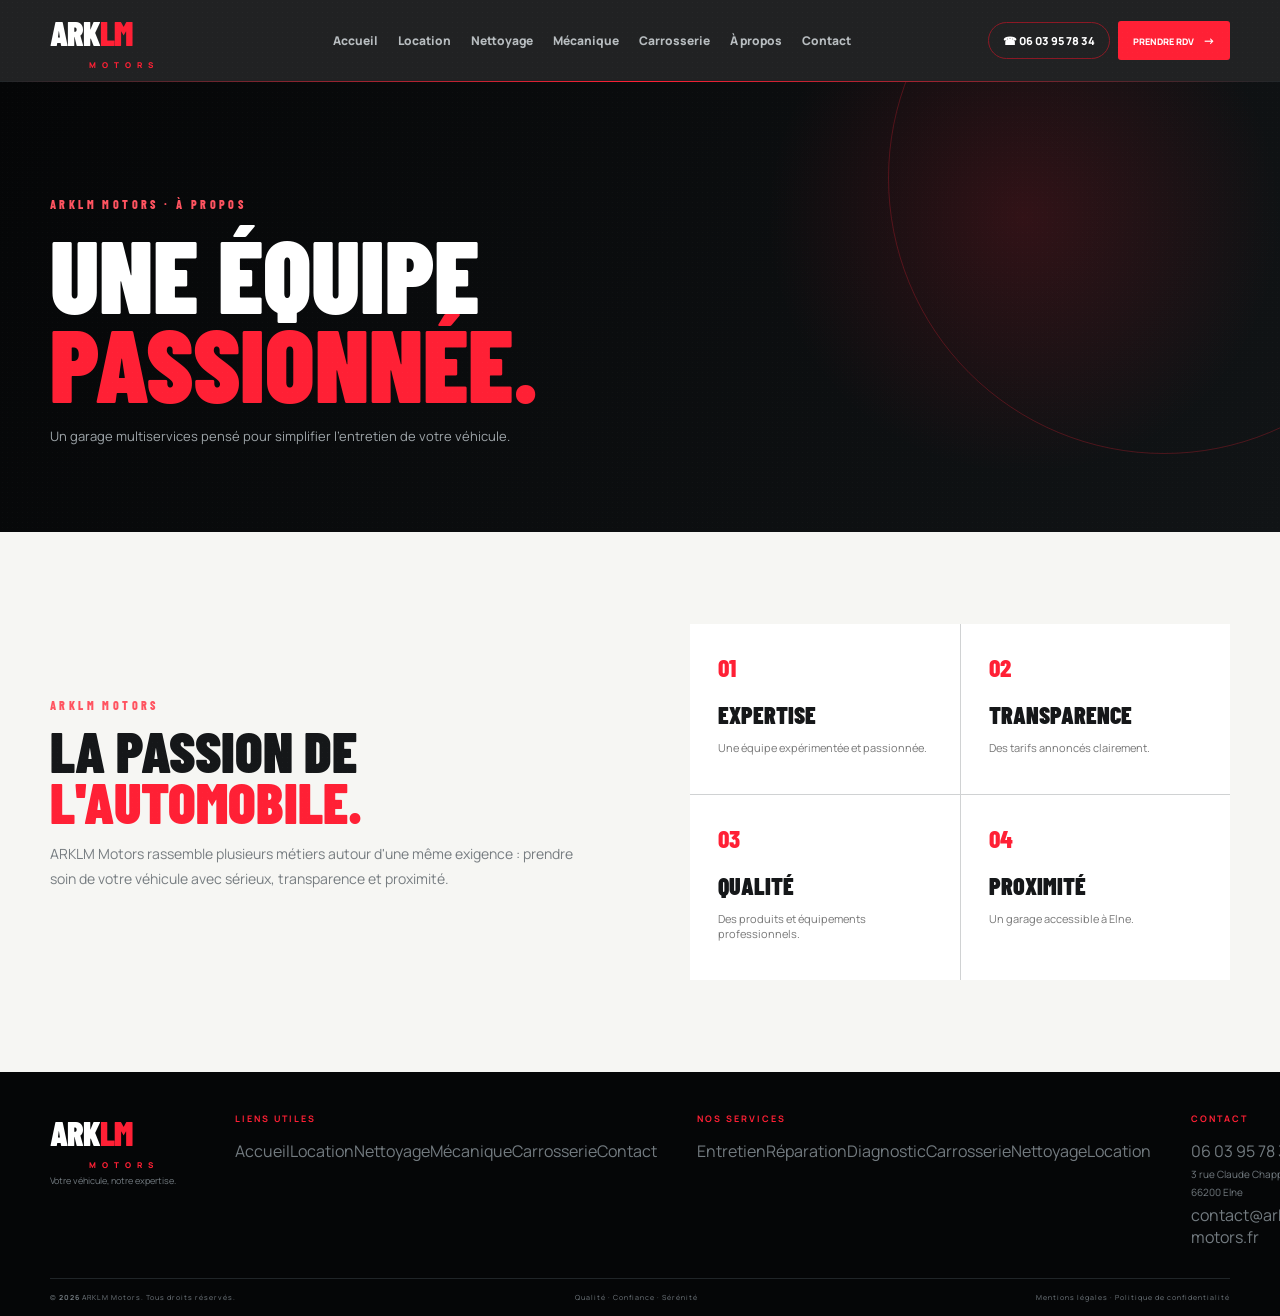
==== apropos.html @ 14a3a7b2 "Add files via upload" ====
<!doctype html><html lang="fr"><head><meta charset="utf-8"><meta name="viewport" content="width=device-width,initial-scale=1"><title>À propos | ARKLM Motors</title><link rel="stylesheet" href="style.css"></head><body><header class="site-header">
  <div class="container nav">
    <a class="brand" href="index.html"><span class="brand-mark">ARK<span>LM</span></span><small>MOTORS</small></a>
    <button class="menu-toggle" aria-label="Menu" aria-expanded="false"><span></span><span></span><span></span></button>
    <nav>
      <a href="index.html">Accueil</a><a href="location.html">Location</a><a href="nettoyage.html">Nettoyage</a><a href="mecanique.html">Mécanique</a><a href="carrosserie.html">Carrosserie</a><a href="apropos.html">À propos</a><a href="contact.html">Contact</a>
    </nav>
    <div class="nav-actions"><a class="tel" href="tel:+33603957834">☎ 06 03 95 78 34</a><a class="nav-cta" href="contact.html">PRENDRE RDV <b>→</b></a></div>
  </div>
</header><main><section class="inner-hero"><div class="container"><div class="eyebrow">ARKLM MOTORS · À PROPOS</div><h1>UNE ÉQUIPE<br><em>PASSIONNÉE.</em></h1><p>Un garage multiservices pensé pour simplifier l'entretien de votre véhicule.</p></div></section><section class="section"><div class="container about-page"><div><div class="eyebrow dark">ARKLM MOTORS</div><h2>LA PASSION DE<br><em>L'AUTOMOBILE.</em></h2><p>ARKLM Motors rassemble plusieurs métiers autour d'une même exigence : prendre soin de votre véhicule avec sérieux, transparence et proximité.</p></div><div class="values"><div><b>01</b><h3>EXPERTISE</h3><p>Une équipe expérimentée et passionnée.</p></div><div><b>02</b><h3>TRANSPARENCE</h3><p>Des tarifs annoncés clairement.</p></div><div><b>03</b><h3>QUALITÉ</h3><p>Des produits et équipements professionnels.</p></div><div><b>04</b><h3>PROXIMITÉ</h3><p>Un garage accessible à Elne.</p></div></div></div></section></main><footer>
  <div class="container footer-grid">
    <div><a class="brand footer-brand" href="index.html"><span class="brand-mark">ARK<span>LM</span></span><small>MOTORS</small></a><p>Votre véhicule, notre expertise.</p></div>
    <div><h4>LIENS UTILES</h4><a href="index.html">Accueil</a><a href="location.html">Location</a><a href="nettoyage.html">Nettoyage</a><a href="mecanique.html">Mécanique</a><a href="carrosserie.html">Carrosserie</a><a href="contact.html">Contact</a></div>
    <div><h4>NOS SERVICES</h4><a href="mecanique.html">Entretien</a><a href="mecanique.html">Réparation</a><a href="mecanique.html">Diagnostic</a><a href="carrosserie.html">Carrosserie</a><a href="nettoyage.html">Nettoyage</a><a href="location.html">Location</a></div>
    <div><h4>CONTACT</h4><a href="tel:+33603957834">06 03 95 78 34</a><p>3 rue Claude Chappe<br>66200 Elne</p><a href="mailto:contact@arklm-motors.fr">contact@arklm-motors.fr</a></div>
  </div>
  <div class="container footer-bottom"><span>© <b id="year"></b> ARKLM Motors. Tous droits réservés.</span><span>Qualité · Confiance · Sérénité</span><span>Mentions légales · Politique de confidentialité</span></div>
</footer>
<a class="mobile-bar" href="tel:+33603957834"><span>☎<small>Appeler</small></span><span>⌖<small>Itinéraire</small></span><span>▣<small>Prendre RDV</small></span></a><script src="script.js"></script></body></html>
---- style.css ----
@import url('https://fonts.googleapis.com/css2?family=Barlow+Condensed:wght@500;600;700;800;900&family=Manrope:wght@400;500;600;700;800&display=swap');
:root{--red:#ff2035;--red2:#b70819;--black:#050607;--dark:#0a0c0e;--panel:#111416;--line:#292e31;--white:#f6f6f3;--muted:#90969a;--max:1180px}
*{box-sizing:border-box}html{scroll-behavior:smooth;scroll-padding-top:82px}body{margin:0;background:var(--white);color:#151719;font-family:Manrope,Arial,sans-serif;overflow-x:hidden}body:before{content:"";position:fixed;inset:0;z-index:9999;pointer-events:none;opacity:.025;background-image:radial-gradient(#fff .5px,transparent .5px);background-size:5px 5px}a{text-decoration:none;color:inherit}.container{width:min(calc(100% - 42px),var(--max));margin:auto}
.site-header{height:82px;position:fixed;top:0;left:0;right:0;z-index:100;background:rgba(4,5,6,.88);backdrop-filter:blur(18px);border-bottom:1px solid #22272a;color:#fff}.site-header:after{content:"";position:absolute;left:0;right:0;bottom:-1px;height:1px;background:linear-gradient(90deg,transparent,var(--red),transparent);animation:scan 5s ease-in-out infinite}@keyframes scan{50%{opacity:1;transform:scaleX(1)}0%,100%{opacity:.3;transform:scaleX(.25)}}
.nav{height:100%;display:flex;align-items:center;gap:28px}.brand{display:flex;flex-direction:column;line-height:.75;min-width:145px}.brand-mark{font:900 34px "Barlow Condensed";letter-spacing:-1px}.brand-mark span{color:var(--red)}.brand small{font:800 8px Manrope;letter-spacing:6px;color:var(--red);margin:6px 0 0 39px}.nav nav{display:flex;flex:1;justify-content:center;gap:2px}.nav nav a{font-size:10px;font-weight:800;color:#b8bdc0;padding:14px 9px;position:relative}.nav nav a:hover{color:#fff}.nav nav a:after{content:"";position:absolute;left:9px;right:9px;bottom:4px;height:2px;background:var(--red);transform:scaleX(0);transition:.25s}.nav nav a:hover:after{transform:scaleX(1)}.nav-actions{display:flex;gap:8px;align-items:center}.tel{border:1px solid #8b1824;border-radius:30px;padding:10px 14px;font-size:9px;font-weight:900}.nav-cta{background:var(--red);border-radius:3px;padding:11px 15px;font-size:8px;font-weight:900}.nav-cta b{font-size:12px;margin-left:7px}.menu-toggle{display:none}
.hero{height:690px;margin-top:82px;background:#050607;color:#fff;position:relative;overflow:hidden}.hero-grid{position:absolute;inset:0;background:linear-gradient(90deg,#050607 0%,rgba(5,6,7,.98) 35%,rgba(5,6,7,.45) 65%,rgba(5,6,7,.2)),repeating-linear-gradient(100deg,transparent 0 95px,rgba(255,255,255,.028) 96px 98px),radial-gradient(circle at 70% 55%,rgba(255,32,53,.15),transparent 25%)}.hero-grid:after{content:"";position:absolute;width:700px;height:700px;right:-80px;top:0;border:1px solid rgba(255,32,53,.2);border-radius:50%;box-shadow:0 0 120px rgba(255,32,53,.1)}.hero-red{position:absolute;width:50%;height:3px;left:0;bottom:145px;background:linear-gradient(90deg,var(--red),transparent);filter:blur(.3px)}.hero-inner{height:100%;display:grid;grid-template-columns:46% 54%;align-items:center;position:relative}.hero-copy{z-index:4;padding-top:25px}.eyebrow{font:800 10px "Barlow Condensed";letter-spacing:3.4px;color:#ff5360}.eyebrow i{display:inline-block;width:7px;height:7px;border-radius:50%;background:var(--red);box-shadow:0 0 14px var(--red);margin-right:8px;animation:pulse 1.4s infinite}@keyframes pulse{50%{opacity:.35;transform:scale(.7)}}.hero-logo{font:900 clamp(72px,8vw,105px)/.72 "Barlow Condensed";letter-spacing:-3px;margin:24px 0 17px}.hero-logo span{color:var(--red)}.hero-logo small{display:block;font:900 13px Manrope;letter-spacing:9px;color:var(--red);margin:14px 0 0 100px}.slogan{font:900 10px Manrope;letter-spacing:3px}.hero-text{max-width:550px;color:#aeb4b8;font-size:13px;line-height:1.75}.hero-buttons{display:flex;gap:10px;margin:27px 0}.btn{display:inline-flex;align-items:center;justify-content:center;min-height:48px;padding:0 20px;border-radius:3px;font-size:9px;font-weight:900;letter-spacing:.7px}.btn.red{background:var(--red);color:#fff;box-shadow:0 12px 30px rgba(255,32,53,.16);transition:.25s}.btn.red:hover{transform:translateY(-3px);box-shadow:0 16px 42px rgba(255,32,53,.3)}.btn.glass{border:1px solid #555b60;color:#fff;background:rgba(255,255,255,.03)}.btn.dark{background:#111416;color:#fff}.btn b{margin-left:9px;font-size:13px}.trust-mini{display:grid;grid-template-columns:repeat(4,1fr);gap:10px;max-width:530px}.trust-mini span{border-left:1px solid #33383b;padding-left:10px;color:var(--red);font-size:13px}.trust-mini b,.trust-mini small{display:block;color:#eee;font-size:8px}.trust-mini small{color:#858b90;margin-top:2px}.hero-car{position:relative;height:100%;display:flex;align-items:flex-end;justify-content:center}.hero-car img{width:112%;max-width:none;height:78%;object-fit:cover;object-position:center;border-radius:45% 45% 0 0;mix-blend-mode:screen;filter:contrast(1.1) saturate(1.15);opacity:.96;transform:translateY(25px);animation:carIn 1.2s .15s both}@keyframes carIn{from{opacity:0;transform:translate(50px,45px) scale(.94)}to{opacity:.96;transform:translate(0,25px) scale(1)}}.hero-car-glow{position:absolute;width:520px;height:160px;bottom:100px;right:0;background:radial-gradient(ellipse,rgba(255,32,53,.28),transparent 65%);filter:blur(20px);pointer-events:none}.hero-scroll{position:absolute;right:22px;bottom:24px;color:#656c70;font-size:8px;letter-spacing:2px}.hero-scroll span{color:var(--red);font-size:15px;margin-left:8px}
.stats{background:#050607;color:#fff;border-top:1px solid #22272a;border-bottom:1px solid #22272a}.stat-grid{display:grid;grid-template-columns:repeat(4,1fr)}.stat-grid>div{padding:23px 15px;border-right:1px solid #24282b;text-align:center}.stat-grid strong{display:block;color:var(--red);font:900 34px "Barlow Condensed"}.stat-grid span{font-size:8px;letter-spacing:1.3px;color:#8b9296}
.section{padding:92px 0}.services{background:#0c0e10;color:#fff}.section-head{display:flex;justify-content:space-between;align-items:end;margin-bottom:36px}.section-head h2,.page-intro h2{font:900 51px/.88 "Barlow Condensed";margin:14px 0}.section-head h2 em,.page-intro h2 em{font-style:normal;color:var(--red)}.red-link{font-size:8px;color:var(--red);font-weight:900}.service-grid{display:grid;grid-template-columns:repeat(4,1fr);gap:12px}.service-card{height:355px;background:#111416;border:1px solid #33383b;border-radius:4px;overflow:hidden;position:relative;transition:.35s;isolation:isolate}.service-card img{position:absolute;inset:0;width:100%;height:100%;object-fit:cover;opacity:.82;transition:.5s}.service-card:hover{transform:translateY(-8px);border-color:#8e202b;box-shadow:0 25px 65px rgba(0,0,0,.4),0 0 30px rgba(255,32,53,.07)}.service-card:hover img{transform:scale(1.08);opacity:1}.shade{position:absolute;inset:0;background:linear-gradient(180deg,rgba(5,6,7,.1),rgba(5,6,7,.92) 64%,#050607)}.service-content{position:absolute;inset:0;padding:20px;display:flex;flex-direction:column;z-index:2}.service-content>span{font:800 25px "Barlow Condensed";color:#8e969a}.service-content h3{font:900 24px/1 "Barlow Condensed";margin:50px 0 8px}.service-content p{font-size:9px;line-height:1.5;color:#d0d4d5}.service-content ul{padding:0;list-style:none;margin:8px 0;font-size:8px;color:#c4c9cb;line-height:1.8}.service-content li:before{content:"✓";color:var(--red);margin-right:6px}.service-content>b{margin-top:auto;border-top:1px solid #41464a;padding-top:13px;font-size:8px;color:#fff}.service-content b i{font-style:normal;color:var(--red);float:right;font-size:14px}
.about-strip{min-height:300px;background:#0a0c0e;color:#fff;border-top:1px solid #252a2d;border-bottom:1px solid #252a2d;position:relative;overflow:hidden}.about-image{position:absolute;left:0;top:0;bottom:0;width:34%;overflow:hidden}.about-image:after{content:"";position:absolute;inset:0;background:linear-gradient(90deg,transparent,#0a0c0e)}.about-image img{width:100%;height:100%;object-fit:cover}.about-inner{min-height:300px;margin-left:auto;display:grid;grid-template-columns:1fr 1fr;align-items:center;padding-left:36%;gap:50px}.about-copy h2{font:900 44px/.9 "Barlow Condensed";margin:10px 0}.about-copy h2 em{font-style:normal;color:var(--red)}.about-copy p{max-width:430px;color:#9ca3a7;font-size:10px;line-height:1.7}.about-copy .btn{margin-top:8px}.about-points{display:grid;grid-template-columns:1fr 1fr;gap:25px}.about-points div{display:flex;gap:12px;align-items:center;font-size:9px}.about-points i{font-style:normal;border:1px solid var(--red);color:var(--red);border-radius:50%;width:34px;height:34px;display:flex;align-items:center;justify-content:center;font-size:15px}
.location-section{background:#f0f0ed}.location-grid{display:grid;grid-template-columns:1.15fr .85fr 1.2fr .85fr;gap:1px;background:#d0d2d3}.map-art,.garage-photo,.hours,.location-copy{min-height:245px;background:#fff}.map-art{position:relative;background:#171a1c;overflow:hidden}.map-lines{position:absolute;inset:-30%;background:repeating-linear-gradient(25deg,transparent 0 45px,#343a3e 46px 48px),repeating-linear-gradient(115deg,transparent 0 75px,#2a3033 76px 78px);opacity:.7;transform:rotate(-12deg)}.pin{position:absolute;left:48%;top:48%;width:34px;height:34px;border-radius:50%;border:2px solid var(--red);color:var(--red);display:flex;align-items:center;justify-content:center;box-shadow:0 0 35px rgba(255,32,53,.35)}.location-copy{padding:28px}.location-copy h2{font:900 37px/.9 "Barlow Condensed";margin:10px 0 20px}.location-copy h2 em{color:var(--red);font-style:normal}.address{font-size:11px;line-height:1.7}.address:first-letter{color:var(--red)}.garage-photo img{width:100%;height:100%;object-fit:cover;filter:saturate(.85)}.hours{padding:28px}.hours p{border-bottom:1px solid #ddd;padding:10px 0;margin:0;font-size:10px}.hours p span{float:right;color:#777}.hours .btn{margin-top:22px;width:100%}
.final-cta{background:#090b0d;color:#fff;position:relative;min-height:245px;overflow:hidden}.wheel{position:absolute;left:0;bottom:-100px;width:34%;height:340px;opacity:.65}.wheel img{width:100%;height:100%;object-fit:cover;filter:saturate(1.4)}.final-cta:after{content:"";position:absolute;inset:0;background:linear-gradient(90deg,transparent 0 25%,#090b0d 45%,rgba(9,11,13,.8));pointer-events:none}.final-inner{position:relative;z-index:2;min-height:245px;display:flex;align-items:center;justify-content:center;gap:120px}.final-inner h2{font:900 50px "Barlow Condensed";margin:10px 0}.final-inner h2 em{font-style:normal;color:var(--red)}.final-inner p{max-width:550px;color:#858c90;font-size:10px;line-height:1.7}
.inner-hero{margin-top:82px;min-height:390px;padding:115px 0 70px;background:radial-gradient(circle at 80% 30%,rgba(255,32,53,.15),transparent 24%),linear-gradient(120deg,#050607,#111416);color:#fff;position:relative;overflow:hidden}.inner-hero:after{content:"";position:absolute;right:-160px;top:-180px;width:550px;height:550px;border:1px solid rgba(255,32,53,.25);border-radius:50%}.inner-hero h1{font:900 75px/.87 "Barlow Condensed";margin:18px 0}.inner-hero h1 em{font-style:normal;color:var(--red)}.inner-hero p{max-width:600px;color:#9ea5a9;font-size:13px;line-height:1.8}.page-intro{display:grid;grid-template-columns:1fr .8fr;gap:60px;align-items:end;margin-bottom:35px}.page-intro p,.about-page>div>p{color:#777d81;font-size:12px;line-height:1.8}.rental-grid{display:grid;grid-template-columns:1fr 1fr;gap:18px}.rental{border:1px solid #ddd;background:#fff;padding:30px}.rental.featured{border-top:4px solid var(--red)}.rental>span{font-size:8px;letter-spacing:2px;font-weight:900;color:#777}.fake-car{height:135px;margin:10px 0;position:relative}.fake-car:before{content:"";position:absolute;left:16%;right:16%;bottom:25px;height:60px;background:linear-gradient(145deg,#f4f4f4,#888);border-radius:40px 65px 14px 14px;box-shadow:inset -15px -8px 15px rgba(0,0,0,.16)}.fake-car:after{content:"";position:absolute;left:20%;right:20%;bottom:0;height:45px;background:radial-gradient(circle at 8% 55%,#17191b 0 12px,#555 13px 18px,transparent 19px),radial-gradient(circle at 92% 55%,#17191b 0 12px,#555 13px 18px,transparent 19px)}.rental h3{font:900 56px "Barlow Condensed";margin:0}.rental h3 small{font:700 9px Manrope;color:#777}.rental p,.rental li{font-size:10px;color:#777;line-height:1.7}.rental ul{padding-left:17px}.rental .btn{width:100%;margin-top:10px}.price-list{display:grid;grid-template-columns:repeat(3,1fr);gap:1px;background:#d2d4d5}.price-list article{background:#fff;padding:28px;min-height:190px}.price-list article>b{font:900 43px "Barlow Condensed";color:var(--red)}.price-list h2{font:900 23px "Barlow Condensed";margin:6px 0}.price-list p{font-size:10px;line-height:1.7;color:#777}.center{text-align:center;margin-top:28px}.mechanic-grid{display:grid;grid-template-columns:repeat(3,1fr);gap:1px;background:#303539}.mechanic-grid article{background:#111416;color:#fff;padding:28px;min-height:190px}.mechanic-grid b{color:var(--red);font:800 26px "Barlow Condensed"}.mechanic-grid h2{font:900 24px "Barlow Condensed";margin:30px 0 8px}.mechanic-grid p{font-size:10px;color:#8e9599}.split{display:grid;grid-template-columns:1fr 1fr;gap:100px;align-items:center}.split h2,.about-page h2{font:900 50px/.9 "Barlow Condensed";margin:13px 0}.split h2 em,.about-page h2 em{font-style:normal;color:var(--red)}.split>div>p{font-size:12px;line-height:1.8;color:#777}.steps{border-top:1px solid #ccc}.steps div{padding:20px 0;border-bottom:1px solid #ccc;font:800 18px "Barlow Condensed"}.steps b{color:var(--red);margin-right:20px}.about-page{display:grid;grid-template-columns:1fr 1fr;gap:100px;align-items:center}.values{display:grid;grid-template-columns:1fr 1fr;gap:1px;background:#d0d2d3}.values div{background:#fff;padding:28px;min-height:150px}.values b{color:var(--red);font:800 25px "Barlow Condensed"}.values h3{font:900 21px "Barlow Condensed";margin:18px 0 5px}.values p{font-size:10px;color:#777}.contact-grid{display:grid;grid-template-columns:1fr 1fr;gap:18px}.contact-card{background:#fff;border:1px solid #ddd;padding:38px;min-height:280px}.contact-card .big{font:900 49px "Barlow Condensed";display:block;margin:30px 0 10px;color:#151719}.contact-card h2{font:900 42px/.9 "Barlow Condensed";margin:30px 0 15px}.contact-card h2 em{font-style:normal;color:var(--red)}.contact-card p{font-size:11px;line-height:1.7;color:#777}.contact-card .btn{margin-top:14px}
footer{background:#050607;color:#737b80;padding:40px 0 14px}.footer-grid{display:grid;grid-template-columns:1.3fr 1fr 1fr 1.3fr;gap:40px}.footer-brand{color:#fff}.footer-grid h4{font-size:8px;letter-spacing:2px;color:var(--red);margin:0 0 15px}.footer-grid>a,.footer-grid p{display:block;font-size:9px;line-height:1.8;margin:3px 0}.footer-grid>div:first-child p{font-size:9px}.footer-bottom{border-top:1px solid #202528;margin-top:30px;padding-top:14px;display:flex;justify-content:space-between;font-size:7px;letter-spacing:1px}.mobile-bar{display:none}
@media(max-width:1000px){.nav nav a{padding:10px 5px;font-size:8px}.nav-actions .nav-cta{display:none}.hero-inner{grid-template-columns:1fr}.hero-car{position:absolute;right:-18%;width:65%;opacity:.65}.hero-copy{max-width:650px}.service-grid{grid-template-columns:1fr 1fr}.about-inner{grid-template-columns:1fr 1fr;padding-left:38%}.location-grid{grid-template-columns:1fr 1fr}.map-art{grid-row:span 2}.garage-photo{min-height:245px}.hours{min-height:245px}.final-inner{gap:50px}}
@media(max-width:650px){
body{padding-bottom:64px}.container{width:calc(100% - 28px)}.site-header{height:66px}.nav{height:66px}.brand-mark{font-size:28px}.brand small{font-size:7px;margin-left:34px}.menu-toggle{display:flex;margin-left:auto;background:none;border:1px solid #34383b;width:42px;height:42px;flex-direction:column;align-items:center;justify-content:center;gap:5px}.menu-toggle span{width:18px;height:2px;background:#fff}.nav nav{display:none;position:absolute;left:0;right:0;top:66px;background:#060708;flex-direction:column;padding:8px 14px 15px;border-bottom:1px solid #292d30}.nav nav.open{display:flex}.nav nav a{font-size:11px;width:100%;padding:13px;text-align:center}.nav-actions{display:none}.hero{margin-top:66px;height:650px}.hero-inner{display:block}.hero-car{right:-28%;top:220px;width:105%;height:380px;opacity:.46;align-items:center}.hero-car img{height:100%;width:100%;transform:none}.hero-copy{padding-top:74px;position:relative;z-index:5}.hero-logo{font-size:67px;margin:18px 0}.hero-logo small{font-size:8px;letter-spacing:6px;margin-left:64px}.slogan{font-size:8px;letter-spacing:2px}.hero-text{font-size:11px;line-height:1.65;max-width:340px}.hero-buttons{display:grid;gap:8px}.hero-buttons .btn{width:100%}.trust-mini{grid-template-columns:1fr 1fr;max-width:320px;gap:10px}.hero-scroll{display:none}.stats .container{width:100%}.stat-grid{grid-template-columns:1fr 1fr}.stat-grid>div{padding:17px 5px}.stat-grid strong{font-size:27px}.stat-grid span{font-size:6px}.section{padding:65px 0}.section-head{display:block}.section-head h2,.page-intro h2{font-size:42px}.red-link{display:block;margin-top:15px}.service-grid{grid-template-columns:1fr}.service-card{height:320px}.about-strip{min-height:0}.about-image{position:relative;width:100%;height:210px}.about-image:after{background:linear-gradient(180deg,transparent,#0a0c0e)}.about-inner{display:block;min-height:0;padding:35px 0}.about-points{margin-top:28px}.location-grid{grid-template-columns:1fr}.map-art{min-height:190px;grid-row:auto}.garage-photo{min-height:220px}.location-copy,.hours{min-height:0}.final-cta{min-height:360px}.wheel{width:100%;height:250px;bottom:-30px;opacity:.35}.final-cta:after{background:linear-gradient(180deg,#090b0d 0%,rgba(9,11,13,.78) 55%,#090b0d)}.final-inner{min-height:360px;display:flex;flex-direction:column;align-items:flex-start;justify-content:center;gap:22px}.final-inner h2{font-size:43px}.final-inner .btn{width:100%}.inner-hero{margin-top:66px;min-height:360px;padding:82px 0 55px}.inner-hero h1{font-size:55px}.inner-hero p{font-size:11px}.page-intro,.rental-grid,.price-list,.split,.about-page,.contact-grid{grid-template-columns:1fr;gap:20px}.price-list{gap:1px}.mechanic-grid{grid-template-columns:1fr}.split{gap:35px}.split h2,.about-page h2{font-size:45px}.values{grid-template-columns:1fr 1fr}.contact-card{padding:27px}.contact-card .big{font-size:41px}.footer-grid{grid-template-columns:1fr 1fr;gap:25px}.footer-grid>div:first-child{grid-column:1/-1}.footer-bottom{display:grid;gap:7px}.mobile-bar{display:grid;grid-template-columns:repeat(3,1fr);position:fixed;left:0;right:0;bottom:0;height:64px;background:#08090a;border-top:1px solid #35393b;z-index:200;color:#fff}.mobile-bar span{display:flex;flex-direction:column;align-items:center;justify-content:center;border-right:1px solid #292d30;color:var(--red);font-size:18px}.mobile-bar small{font-size:7px;color:#fff;margin-top:3px;font-weight:800}}

.reveal{opacity:0;transform:translateY(24px);transition:opacity .7s ease,transform .7s cubic-bezier(.2,.8,.2,1)}.reveal.show{opacity:1;transform:none}.scroll-progress{position:fixed;left:0;top:0;height:2px;width:0;background:var(--red);z-index:300;box-shadow:0 0 12px var(--red)}

/* ===== TYPOGRAPHIE V2 : PLUS GRANDE ET PLUS LISIBLE ===== */
body{font-size:16px}
.nav nav a{font-size:12px}
.tel{font-size:11px}.nav-cta{font-size:9px}
.hero-text{font-size:16px;line-height:1.8}
.slogan{font-size:11px}
.eyebrow{font-size:12px}
.hero-logo{font-size:clamp(88px,9vw,122px)}
.hero-logo small{font-size:14px}
.hero h1,.inner-hero h1{font-size:clamp(76px,8vw,110px)}
.section-head h2,.page-intro h2{font-size:58px}
.service-content h3{font-size:29px}
.service-content p{font-size:11px}
.service-content ul{font-size:10px}
.service-content>b{font-size:9px}
.stat-grid strong{font-size:40px}
.stat-grid span{font-size:9px}
.about-copy h2{font-size:50px}
.about-copy p{font-size:12px}
.about-points div{font-size:11px}
.location-copy h2{font-size:43px}
.location-copy .address{font-size:12px}
.hours p{font-size:11px}
.final-inner h2{font-size:58px}
.final-inner p{font-size:12px}
.page-intro p,.about-page>div>p{font-size:14px}
.rental h3{font-size:62px}
.rental p,.rental li{font-size:12px}
.price-list h2{font-size:27px}
.price-list p{font-size:12px}
.mechanic-grid h2{font-size:28px}
.mechanic-grid p{font-size:12px}
.split h2,.about-page h2{font-size:57px}
.split>div>p{font-size:14px}
.steps div{font-size:21px}
.values h3{font-size:24px}.values p{font-size:11px}
.contact-card .big{font-size:57px}
.contact-card h2{font-size:47px}.contact-card p{font-size:12px}
.footer-grid h4{font-size:9px}.footer-grid>a,.footer-grid p{font-size:10px}

@media(max-width:650px){
  .nav nav a{font-size:13px}
  .hero-logo{font-size:78px}
  .hero-logo small{font-size:9px}
  .eyebrow{font-size:10px}
  .slogan{font-size:9px}
  .hero-text{font-size:13px;line-height:1.75}
  .hero h1,.inner-hero h1{font-size:62px}
  .section-head h2,.page-intro h2{font-size:49px;line-height:.9}
  .service-content h3{font-size:29px}
  .service-content p{font-size:11px}
  .service-content ul{font-size:10px}
  .stat-grid strong{font-size:30px}
  .stat-grid span{font-size:7px}
  .about-copy h2{font-size:49px}
  .about-copy p{font-size:12px}
  .about-points div{font-size:10px}
  .location-copy h2{font-size:43px}
  .location-copy .address{font-size:12px}
  .hours p{font-size:11px}
  .final-inner h2{font-size:49px}
  .final-inner p{font-size:12px}
  .page-intro p,.about-page>div>p{font-size:13px}
  .rental h3{font-size:57px}
  .rental p,.rental li{font-size:11px}
  .price-list h2{font-size:27px}
  .price-list p{font-size:11px}
  .mechanic-grid h2{font-size:28px}
  .mechanic-grid p{font-size:11px}
  .split h2,.about-page h2{font-size:49px}
  .split>div>p{font-size:13px}
  .steps div{font-size:20px}
  .values h3{font-size:23px}.values p{font-size:11px}
  .contact-card .big{font-size:45px}
  .contact-card h2{font-size:43px}.contact-card p{font-size:12px}
}

/* ===== IMAGES SERVICES : PLUS PRÉSENTES ===== */
.service-card img{opacity:.9;filter:contrast(1.12) saturate(1.08)}
.service-card .shade{background:linear-gradient(180deg,rgba(4,5,6,.05) 0%,rgba(4,5,6,.18) 30%,rgba(4,5,6,.88) 72%,#050607 100%)}
.service-card:hover img{filter:contrast(1.18) saturate(1.18)}
.hero-car img{filter:contrast(1.18) saturate(1.22) brightness(.96)}

.fake-car{overflow:hidden;border-radius:3px}
.fake-car img{position:absolute;inset:0;width:100%;height:100%;object-fit:cover;opacity:.7;filter:contrast(1.12) saturate(1.15)}
.fake-car:before,.fake-car:after{z-index:2}
.cleaning-feature,.mechanic-feature{display:grid;grid-template-columns:1fr 1fr;min-height:310px;margin-bottom:35px;border:1px solid #d2d4d5;overflow:hidden}
.cleaning-feature img,.mechanic-feature img{width:100%;height:100%;min-height:310px;object-fit:cover;filter:contrast(1.1) saturate(1.1)}
.cleaning-feature>div,.mechanic-feature>div{padding:45px;display:flex;flex-direction:column;justify-content:center;background:#fff}
.cleaning-feature h2,.mechanic-feature h2{font:900 54px/.88 "Barlow Condensed";margin:12px 0}
.cleaning-feature h2 em,.mechanic-feature h2 em{font-style:normal;color:var(--red)}
.cleaning-feature p,.mechanic-feature p{max-width:430px;color:#777;font-size:12px;line-height:1.8}
.mechanic-feature{border-color:#2c3235}
.mechanic-feature>div{background:#111416;color:#fff}
.mechanic-feature p{color:#8f979b}
.body-feature>img{width:100%;height:300px;object-fit:cover;display:block;filter:contrast(1.12) saturate(1.15);margin-bottom:0}
.body-feature .split{padding:50px;background:#fff}
@media(max-width:650px){
 .cleaning-feature,.mechanic-feature{grid-template-columns:1fr}
 .cleaning-feature img,.mechanic-feature img{min-height:220px;height:220px}
 .cleaning-feature>div,.mechanic-feature>div{padding:30px}
 .cleaning-feature h2,.mechanic-feature h2{font-size:45px}
 .body-feature>img{height:220px}
 .body-feature .split{padding:30px}
}

/* =========================================================
   ARKLM — MOBILE IMMERSIVE V3
   ========================================================= */
@media(max-width:650px){
  html{scroll-padding-top:66px}
  body{font-size:15px;background:#070809;padding-bottom:70px}
  .container{width:calc(100% - 24px)}

  /* Header mobile */
  .site-header{height:66px;background:rgba(4,5,6,.96)}
  .nav{height:66px;padding:0 0}
  .brand{min-width:auto}
  .brand-mark{font-size:29px}
  .brand small{font-size:6px;letter-spacing:4px;margin:6px 0 0 34px}
  .menu-toggle{margin-left:auto}
  .nav nav{top:66px;padding:10px 12px 18px;gap:2px}
  .nav nav a{font-size:13px;padding:15px;border-bottom:1px solid #202528}
  .nav nav a:after{display:none}
  .nav-actions{display:none}

  /* Hero: vertical cinematic composition */
  .hero{margin-top:66px;height:auto;min-height:760px;background:#030405}
  .hero-grid{background:
    radial-gradient(circle at 80% 53%,rgba(255,32,53,.24),transparent 28%),
    linear-gradient(180deg,#030405 0%,#070809 42%,#070809 100%)}
  .hero-grid:after{width:560px;height:560px;right:-290px;top:205px;opacity:.7}
  .hero-red{left:0;bottom:0;width:100%;height:2px}
  .hero-inner{display:flex;flex-direction:column;height:auto;min-height:760px;align-items:stretch}
  .hero-copy{padding:65px 0 0;max-width:none}
  .hero-copy .eyebrow{font-size:9px;letter-spacing:2.8px}
  .hero-logo{font-size:79px;line-height:.72;letter-spacing:-2px;margin:18px 0 16px}
  .hero-logo small{font-size:8px;letter-spacing:5px;margin:13px 0 0 66px}
  .slogan{font-size:8px;letter-spacing:1.8px;margin-bottom:13px}
  .hero-text{font-size:12px;line-height:1.72;max-width:350px;color:#b8bdc0}
  .hero-buttons{display:grid;grid-template-columns:1fr;gap:9px;margin:22px 0}
  .hero-buttons .btn{width:100%;height:52px;font-size:9px}
  .trust-mini{width:100%;max-width:360px;grid-template-columns:1fr 1fr;gap:9px;margin-top:7px}
  .trust-mini span{padding-left:9px;font-size:11px}
  .trust-mini b,.trust-mini small{font-size:7px}
  .hero-car{position:absolute;top:390px;left:-9%;right:-9%;width:auto;height:370px;opacity:.82;display:block;z-index:1}
  .hero-car img{width:100%;height:100%;object-fit:cover;object-position:center;mix-blend-mode:screen;transform:none;border-radius:0;filter:contrast(1.22) saturate(1.25) brightness(.9)}
  .hero-car-glow{width:100%;height:170px;bottom:20px;right:0}
  .hero-scroll{display:none}

  /* Stats */
  .stats{position:relative}
  .stat-grid{grid-template-columns:1fr 1fr}
  .stat-grid>div{padding:20px 6px;min-height:78px}
  .stat-grid strong{font-size:31px}
  .stat-grid span{font-size:6px;letter-spacing:1px;line-height:1.4}

  /* Section headings */
  .section{padding:68px 0}
  .section-head{display:block;margin-bottom:28px}
  .section-head h2,.page-intro h2{font-size:48px;line-height:.86;margin:12px 0}
  .red-link{font-size:8px;margin-top:18px;display:inline-block}

  /* Service cards: one full-width cinematic card */
  .service-grid{grid-template-columns:1fr;gap:10px}
  .service-card{height:370px;border-radius:3px}
  .service-content{padding:22px}
  .service-content>span{font-size:28px}
  .service-content h3{font-size:32px;margin-top:72px}
  .service-content p{font-size:11px;max-width:240px}
  .service-content ul{font-size:9px}
  .service-content>b{font-size:8px}

  /* About */
  .about-strip{display:block}
  .about-image{height:235px;width:100%}
  .about-inner{display:block;min-height:0;padding:38px 0}
  .about-copy h2{font-size:49px}
  .about-copy p{font-size:12px;line-height:1.75}
  .about-copy .btn{width:100%;margin-top:12px}
  .about-points{grid-template-columns:1fr 1fr;gap:16px;margin-top:32px}
  .about-points div{font-size:9px}
  .about-points i{width:31px;height:31px;font-size:13px;flex:0 0 31px}

  /* Location */
  .location-grid{grid-template-columns:1fr;gap:1px}
  .map-art{height:210px;min-height:210px}
  .location-copy,.hours{padding:27px}
  .location-copy h2{font-size:45px}
  .location-copy .address{font-size:12px;margin:18px 0}
  .location-copy .btn,.hours .btn{width:100%}
  .garage-photo{height:225px;min-height:225px}

  /* CTA */
  .final-cta{min-height:430px}
  .wheel{width:120%;height:270px;left:-10%;bottom:-10px;opacity:.30}
  .final-inner{min-height:430px;padding:35px 0;display:flex;flex-direction:column;align-items:stretch;justify-content:center;gap:20px}
  .final-inner h2{font-size:50px}
  .final-inner p{font-size:12px;line-height:1.75}
  .final-inner .btn{width:100%;height:54px}

  /* Interior pages */
  .inner-hero{margin-top:66px;min-height:390px;padding:95px 0 60px}
  .inner-hero:after{right:-270px;top:-130px}
  .inner-hero h1{font-size:61px;line-height:.84}
  .inner-hero p{font-size:12px;line-height:1.75;max-width:340px}
  .page-intro{display:block;margin-bottom:28px}
  .page-intro p{font-size:12px}

  .rental-grid,.price-list,.mechanic-grid,.split,.about-page,.contact-grid{grid-template-columns:1fr;gap:12px}
  .rental{padding:24px}
  .rental h3{font-size:58px}
  .fake-car{height:155px}
  .price-list article{padding:25px;min-height:180px}
  .price-list article>b{font-size:45px}
  .price-list h2{font-size:29px}
  .price-list p{font-size:11px}
  .mechanic-grid article{min-height:170px;padding:26px}
  .mechanic-grid h2{font-size:29px;margin:25px 0 8px}
  .mechanic-grid p{font-size:11px}
  .split{gap:34px}
  .split h2,.about-page h2{font-size:49px}
  .split>div>p,.about-page>div>p{font-size:12px}
  .steps div{font-size:19px;padding:18px 0}
  .about-page{gap:35px}
  .values{grid-template-columns:1fr 1fr}
  .values div{padding:22px;min-height:145px}
  .values h3{font-size:22px}
  .values p{font-size:10px}
  .contact-card{padding:27px;min-height:0}
  .contact-card .big{font-size:43px;white-space:nowrap}
  .contact-card h2{font-size:42px}

  /* Mobile feature images */
  .cleaning-feature,.mechanic-feature{grid-template-columns:1fr;margin-bottom:20px}
  .cleaning-feature img,.mechanic-feature img{height:220px;min-height:220px}
  .cleaning-feature>div,.mechanic-feature>div{padding:28px}
  .cleaning-feature h2,.mechanic-feature h2{font-size:45px}
  .body-feature>img{height:225px;margin-bottom:0}
  .body-feature .split{padding:28px}

  /* Footer */
  footer{padding:38px 0 20px}
  .footer-grid{grid-template-columns:1fr 1fr;gap:26px 18px}
  .footer-grid>div:first-child{grid-column:1/-1}
  .footer-bottom{display:grid;gap:8px;font-size:7px;line-height:1.5}

  /* Fixed mobile action dock */
  .mobile-bar{display:grid;grid-template-columns:1fr 1fr 1.25fr;position:fixed;left:8px;right:8px;bottom:8px;height:58px;background:rgba(10,11,12,.96);border:1px solid #383d40;border-radius:9px;z-index:300;box-shadow:0 12px 40px rgba(0,0,0,.55);overflow:hidden}
  .mobile-bar span{display:flex;align-items:center;justify-content:center;gap:7px;border-right:1px solid #292e31;color:#fff;font-size:16px}
  .mobile-bar span:last-child{border-right:0;background:var(--red)}
  .mobile-bar small{font-size:7px;font-weight:900;letter-spacing:.4px;color:#fff}
}

/* =========================================================
   ACCUEIL V4 — HERO CINÉMATIQUE / MOBILE-FIRST
   ========================================================= */
.hero-new{height:min(850px,calc(100vh - 82px));min-height:700px;margin-top:82px;background:#030405;color:#fff;position:relative;overflow:hidden}
.hero-photo{position:absolute;inset:0;background-image:url("assets/hero-car.jpg");background-size:cover;background-position:center right;filter:contrast(1.15) saturate(1.18) brightness(.8);transform:scale(1.02);animation:heroZoom 12s ease-out both}
@keyframes heroZoom{from{transform:scale(1.1)}to{transform:scale(1.02)}}
.hero-vignette{position:absolute;inset:0;background:linear-gradient(90deg,#030405 0%,rgba(3,4,5,.96) 25%,rgba(3,4,5,.55) 49%,rgba(3,4,5,.06) 77%),linear-gradient(0deg,rgba(3,4,5,.8),transparent 30%,rgba(3,4,5,.15))}
.hero-lines{position:absolute;inset:0;background:linear-gradient(105deg,transparent 0 49%,rgba(255,32,53,.08) 50%,transparent 51%),repeating-linear-gradient(105deg,transparent 0 120px,rgba(255,255,255,.025) 121px 122px);opacity:.8}
.hero-new-inner{height:100%;position:relative;z-index:3;display:flex;align-items:center}.hero-new-copy{width:58%;padding-top:20px}.hero-kicker{font:800 11px "Barlow Condensed";letter-spacing:3.4px;color:#ff4d5a;display:flex;align-items:center;gap:9px}.hero-kicker span{width:7px;height:7px;border-radius:50%;background:var(--red);box-shadow:0 0 14px var(--red);animation:pulse 1.5s infinite}
.hero-title{font:900 clamp(90px,11vw,148px) .72 "Barlow Condensed";letter-spacing:-5px;margin-top:25px}.hero-title span{color:var(--red)}.hero-subbrand{font:900 14px Manrope;letter-spacing:11px;color:var(--red);margin:13px 0 0 112px}.hero-rule{width:220px;height:2px;background:linear-gradient(90deg,var(--red),transparent);margin:20px 0 24px}.hero-new h1{font:900 32px/.98 "Barlow Condensed";letter-spacing:.5px;margin:0}.hero-new h1 em{font-style:normal;color:var(--red)}.hero-new-copy>p{font-size:11px;color:#9da4a8;letter-spacing:1.5px;margin:16px 0 0}.hero-actions{display:flex;gap:9px;margin-top:28px}.hero-btn{min-height:52px;padding:0 22px;display:inline-flex;align-items:center;justify-content:center;font-size:9px;font-weight:900;letter-spacing:.8px;border-radius:3px}.hero-btn.primary{background:var(--red);color:#fff;box-shadow:0 14px 40px rgba(255,32,53,.2);transition:.25s}.hero-btn.primary:hover{transform:translateY(-4px);box-shadow:0 20px 50px rgba(255,32,53,.34)}.hero-btn.secondary{border:1px solid #4a5054;background:rgba(0,0,0,.25);color:#fff}.hero-btn b{font-size:13px;margin-left:10px}.hero-trust{display:flex;gap:22px;margin-top:30px}.hero-trust span{font-size:8px;font-weight:900;letter-spacing:.7px;color:#b1b7ba}.hero-trust b{color:var(--red);margin-right:5px}.hero-side{margin-left:auto;align-self:stretch;width:18%;position:relative}.side-badge{position:absolute;top:26%;right:0;border-left:1px solid #4a2026;padding-left:16px;color:#fff;display:flex;gap:10px;align-items:center}.side-badge strong{font:900 34px "Barlow Condensed";color:var(--red)}.side-badge span{font-size:7px;letter-spacing:1.2px;line-height:1.5}.side-scroll{position:absolute;right:0;bottom:28px;font-size:7px;letter-spacing:2px;color:#777}.side-scroll b{color:var(--red);font-size:13px;margin-left:5px}.hero-bottom{position:absolute;left:0;right:0;bottom:0;height:48px;border-top:1px solid rgba(255,255,255,.1);z-index:4;display:flex;align-items:center;justify-content:center;gap:17px;background:rgba(3,4,5,.35);backdrop-filter:blur(4px);font-size:7px;letter-spacing:2px;color:#8e9598}.hero-bottom i{width:3px;height:3px;border-radius:50%;background:var(--red);box-shadow:0 0 8px var(--red)}
.statement{padding:82px 0;background:#f1f1ee}.statement-inner{display:grid;grid-template-columns:1fr .8fr;gap:100px;align-items:end}.statement h2{font:900 59px/.88 "Barlow Condensed";margin:14px 0}.statement h2 em{font-style:normal;color:var(--red)}.statement p{font-size:13px;line-height:1.85;color:#70777b}
.home-promise{background:#0b0d0f;color:#fff;padding:90px 0}.promise-grid{display:grid;grid-template-columns:1fr 1fr;gap:100px;align-items:center}.promise-copy h2{font:900 57px/.88 "Barlow Condensed";margin:14px 0}.promise-copy h2 em{font-style:normal;color:var(--red)}.promise-copy p{max-width:520px;color:#92999d;font-size:12px;line-height:1.8;margin-bottom:25px}.promise-items{border-top:1px solid #2b3033}.promise-items div{display:grid;grid-template-columns:55px 1fr;padding:22px 0;border-bottom:1px solid #2b3033}.promise-items strong{grid-row:span 2;color:var(--red);font:900 29px "Barlow Condensed"}.promise-items h3{margin:0;font:900 24px "Barlow Condensed"}.promise-items p{margin:5px 0 0;color:#858c90;font-size:10px;line-height:1.6}
.home-cta{background:var(--red);color:#fff;padding:58px 0}.home-cta-inner{display:flex;align-items:center;justify-content:space-between;gap:40px}.home-cta h2{font:900 51px/.88 "Barlow Condensed";margin:10px 0}.home-cta h2 em{font-style:normal;color:#101214}.home-cta .hero-btn.primary{background:#101214;box-shadow:none}
@media(max-width:1000px){.hero-new-copy{width:64%}.hero-photo{background-position:62% center}.statement-inner,.promise-grid{gap:50px}.service-grid{grid-template-columns:1fr 1fr}}
@media(max-width:650px){
 .hero-new{margin-top:66px;height:calc(100svh - 66px);min-height:680px;max-height:none}
 .hero-photo{background-position:62% center;filter:contrast(1.16) saturate(1.2) brightness(.72)}
 .hero-vignette{background:linear-gradient(180deg,#030405 0%,rgba(3,4,5,.82) 26%,rgba(3,4,5,.24) 52%,rgba(3,4,5,.94) 86%,#030405 100%),linear-gradient(90deg,rgba(3,4,5,.95),rgba(3,4,5,.1))}
 .hero-new-inner{display:block;height:100%}
 .hero-new-copy{width:100%;padding-top:58px}
 .hero-kicker{font-size:8px;letter-spacing:2.5px}
 .hero-title{font-size:82px;letter-spacing:-3px;margin-top:18px}
 .hero-subbrand{font-size:8px;letter-spacing:6px;margin:10px 0 0 68px}
 .hero-rule{width:150px;margin:15px 0 18px}
 .hero-new h1{font-size:29px}
 .hero-new-copy>p{font-size:8px;letter-spacing:1px;max-width:300px;line-height:1.7}
 .hero-actions{display:grid;grid-template-columns:1fr;gap:8px;margin-top:20px}
 .hero-btn{width:100%;height:50px;font-size:8px}
 .hero-trust{gap:0;justify-content:space-between;margin-top:20px;max-width:330px}
 .hero-trust span{font-size:6px}
 .hero-side{display:none}
 .hero-bottom{height:40px;font-size:6px;gap:10px}
 .statement{padding:60px 0}
 .statement-inner{display:block}
 .statement h2{font-size:48px}
 .statement p{font-size:12px;line-height:1.8;margin-top:25px}
 .services{padding-top:60px}
 .service-grid{grid-template-columns:1fr;gap:9px}
 .service-card{height:340px}
 .service-content h3{font-size:31px;margin-top:70px}
 .service-content p{font-size:10px}
 .home-promise{padding:65px 0}
 .promise-grid{display:block}
 .promise-copy h2{font-size:48px}
 .promise-copy p{font-size:11px}
 .promise-copy .hero-btn{width:100%}
 .promise-items{margin-top:35px}
 .promise-items h3{font-size:23px}
 .promise-items p{font-size:9px}
 .home-cta{padding:52px 0}
 .home-cta-inner{display:block}
 .home-cta h2{font-size:46px;margin-bottom:25px}
 .home-cta .hero-btn{width:100%}
}

/* =========================================================
   ARKLM — CORRECTIF SMARTPHONE V5
   Objectif : zéro débordement horizontal, largeur viewport stricte
   ========================================================= */
html,body{width:100%;max-width:100%;overflow-x:hidden}
*,*::before,*::after{max-width:100%}
img{max-width:100%;height:auto}
.container{min-width:0}

@media(max-width:650px){
  html{width:100%;overflow-x:hidden}
  body{width:100%;min-width:0;overflow-x:hidden;margin:0;padding-bottom:76px}
  main,header,footer,section,div,nav{min-width:0;max-width:100%}

  /* Aucun élément ne doit imposer une largeur desktop */
  .site-header,.hero,.hero-new,.inner-hero,.stats,.section,.statement,
  .about-strip,.location-section,.final-cta,.home-promise,.home-cta,footer{
    width:100%;
    max-width:100vw;
    overflow:hidden;
  }

  /* Navigation */
  .site-header{left:0;right:0}
  .nav{width:100%;padding:0 12px}
  .nav nav{left:0;right:0;width:100%;max-width:100vw}
  .nav nav a{width:100%;box-sizing:border-box}

  /* Hero */
  .hero-new-inner,.hero-inner{width:100%;max-width:100%;box-sizing:border-box}
  .hero-new-copy,.hero-copy{width:100%;max-width:100%;box-sizing:border-box}
  .hero-new h1{max-width:100%;overflow-wrap:anywhere}
  .hero-new-copy>p,.hero-text{max-width:100%;overflow-wrap:break-word}
  .hero-actions,.hero-buttons,.hero-trust{width:100%;max-width:100%}
  .hero-photo{inset:0;width:100%;max-width:100%}

  /* Sections / grilles */
  .section-head,.page-intro,.statement-inner,.promise-grid,
  .about-inner,.location-grid,.final-inner,.home-cta-inner,
  .rental-grid,.price-list,.mechanic-grid,.split,.about-page,
  .contact-grid,.cleaning-feature,.mechanic-feature,.footer-grid{
    width:100%;
    max-width:100%;
    min-width:0;
  }

  .service-grid{width:100%;grid-template-columns:minmax(0,1fr)}
  .service-card{width:100%;min-width:0}
  .service-card img{width:100%;height:100%;max-width:none}

  /* Titres : jamais de ligne qui déborde */
  .section-head h2,.page-intro h2,.statement h2,
  .promise-copy h2,.home-cta h2,.split h2,.about-page h2,
  .inner-hero h1,.contact-card h2{
    max-width:100%;
    overflow-wrap:break-word;
    word-break:normal;
  }

  /* Contact / adresse : suppression du nowrap qui créait le débordement */
  .contact-card .big{
    max-width:100%;
    white-space:normal;
    overflow-wrap:anywhere;
    word-break:break-word;
    font-size:clamp(34px,10vw,45px);
  }

  /* Images des pages internes */
  .cleaning-feature,.mechanic-feature,.body-feature{
    width:100%;
    max-width:100%;
    overflow:hidden;
  }
  .cleaning-feature img,.mechanic-feature img,
  .body-feature>img,.garage-photo img{
    display:block;
    width:100%;
    max-width:100%;
    object-fit:cover;
  }

  /* Footer : empilement propre, aucun lien horizontal */
  footer{width:100%;overflow:hidden}
  .footer-grid{
    display:grid;
    grid-template-columns:1fr 1fr;
    gap:28px 18px;
    width:100%;
    padding-left:0;
    padding-right:0;
  }
  .footer-grid>div{
    min-width:0;
    width:100%;
    overflow:hidden;
  }
  .footer-grid>div:first-child{grid-column:1/-1}
  .footer-grid a,.footer-grid p{
    display:block;
    max-width:100%;
    white-space:normal;
    overflow-wrap:anywhere;
    word-break:break-word;
  }
  .footer-bottom{
    width:100%;
    min-width:0;
    display:grid;
    grid-template-columns:1fr;
    gap:8px;
  }

  /* Barre basse : toujours contenue dans l'écran */
  .mobile-bar{
    left:8px;
    right:8px;
    bottom:8px;
    width:auto;
    max-width:none;
    min-width:0;
    box-sizing:border-box;
  }
  .mobile-bar span{
    min-width:0;
    overflow:hidden;
  }
  .mobile-bar small{
    white-space:nowrap;
    font-size:7px;
  }
}

/* Très petits téléphones */
@media(max-width:380px){
  .container{width:calc(100% - 20px)}
  .brand-mark{font-size:26px}
  .hero-title{font-size:70px}
  .hero-subbrand{margin-left:57px}
  .hero-new h1{font-size:26px}
  .hero-trust span{font-size:5.5px}
  .section-head h2,.page-intro h2,.statement h2,
  .promise-copy h2,.home-cta h2{font-size:43px}
  .contact-card .big{font-size:32px}
  .footer-grid{grid-template-columns:1fr}
  .footer-grid>div:first-child{grid-column:auto}
}

/* =========================================================
   MOBILE V6 — CADRAGE ÉCRAN / HERO
   Optimisé pour 320–430 px de large
   ========================================================= */
@media (max-width:650px){
  html,body{margin:0;padding:0;overflow-x:hidden;width:100%;min-width:0}
  body{padding-bottom:78px;background:#050607}

  .container{width:calc(100% - 28px);max-width:none;margin:0 auto}

  .site-header{
    position:fixed;
    top:0;left:0;right:0;
    width:100%;
    height:64px;
    z-index:500;
  }
  .nav{height:64px;padding:0 14px}
  .brand-mark{font-size:27px}
  .brand small{font-size:6px;letter-spacing:4px;margin-left:33px}
  .menu-toggle{width:40px;height:40px;margin-left:auto}

  /* HERO = un seul écran propre, sans vide inutile */
  .hero-new{
    margin-top:64px;
    width:100%;
    height:calc(100svh - 64px);
    min-height:650px;
    max-height:820px;
    overflow:hidden;
    position:relative;
  }

  .hero-photo{
    position:absolute;
    inset:0;
    width:100%;
    height:100%;
    background-size:cover;
    background-position:67% 72%;
    transform:none;
    filter:contrast(1.15) saturate(1.2) brightness(.82);
  }

  /* voile sombre en haut + bas, mais voiture lisible */
  .hero-vignette{
    position:absolute;
    inset:0;
    background:
      linear-gradient(180deg,
        rgba(3,4,5,.98) 0%,
        rgba(3,4,5,.78) 27%,
        rgba(3,4,5,.30) 52%,
        rgba(3,4,5,.48) 70%,
        rgba(3,4,5,.96) 100%),
      linear-gradient(90deg,
        rgba(3,4,5,.93) 0%,
        rgba(3,4,5,.22) 72%,
        rgba(3,4,5,.42) 100%);
  }

  .hero-lines{opacity:.38}

  .hero-new-inner{
    position:relative;
    z-index:5;
    display:block;
    width:100%;
    height:100%;
  }

  .hero-new-copy{
    width:100%;
    max-width:100%;
    padding:54px 0 0;
    position:relative;
    z-index:10;
  }

  .hero-kicker{
    font-size:8px;
    letter-spacing:2.2px;
    white-space:nowrap;
  }

  .hero-title{
    font-size:clamp(68px,20vw,86px);
    line-height:.76;
    letter-spacing:-3px;
    margin:18px 0 0;
  }

  .hero-subbrand{
    font-size:8px;
    letter-spacing:6px;
    margin:12px 0 0 57px;
  }

  .hero-rule{
    width:135px;
    margin:15px 0 17px;
  }

  .hero-new h1{
    font-size:clamp(25px,7.4vw,31px);
    line-height:.94;
    margin:0;
    max-width:320px;
  }

  .hero-new-copy>p{
    font-size:8px;
    line-height:1.6;
    letter-spacing:.55px;
    margin:13px 0 0;
    color:#aeb4b7;
  }

  .hero-actions{
    display:grid;
    grid-template-columns:1fr;
    gap:7px;
    margin-top:18px;
    width:100%;
    max-width:360px;
  }

  .hero-btn{
    width:100%;
    min-height:49px;
    height:49px;
    padding:0 15px;
    font-size:8px;
  }

  .hero-trust{
    display:grid;
    grid-template-columns:repeat(3,1fr);
    gap:6px;
    width:100%;
    max-width:360px;
    margin-left: auto;
    margin-right: auto;
    margin-top:17px;
  }

  .hero-trust span{
    font-size:5.5px;
    line-height:1.3;
    letter-spacing:.35px;
    white-space:nowrap;
  }

  /* voiture visible derrière le bas du contenu */
  .hero-car{
    position:absolute;
    z-index:2;
    left:-17%;
    top:365px;
    width:134%;
    height:330px;
    display:block;
    opacity:.92;
    pointer-events:none;
  }

  .hero-car img{
    width:100%;
    height:100%;
    max-width:none;
    object-fit:cover;
    object-position:center;
    mix-blend-mode:screen;
    filter:contrast(1.25) saturate(1.25) brightness(1.05);
    border-radius:0;
    transform:none;
  }

  .hero-car-glow{
    display:block;
    width:100%;
    height:120px;
    right:0;
    bottom:15px;
    background:radial-gradient(ellipse,rgba(255,32,53,.28),transparent 68%);
  }

  .hero-side{display:none}

  .hero-bottom{
    height:37px;
    left:0;right:0;bottom:0;
    gap:9px;
    font-size:5.5px;
    letter-spacing:1.4px;
    z-index:20;
  }

  /* Après le hero : pas de bloc qui écrase l'écran */
  .statement{padding:54px 0}
  .statement-inner{display:block}
  .statement h2{font-size:44px;line-height:.9}
  .statement p{font-size:11px;line-height:1.75;margin-top:22px}

  /* Services */
  .services{padding:58px 0}
  .section-head{display:block;margin-bottom:24px}
  .section-head h2{font-size:45px;line-height:.88}
  .service-grid{display:grid;grid-template-columns:1fr;gap:9px}
  .service-card{width:100%;height:315px}
  .service-content{padding:20px}
  .service-content>span{font-size:24px}
  .service-content h3{font-size:29px;margin-top:58px}
  .service-content p{font-size:10px;max-width:250px}
  .service-content>b{font-size:8px}

  /* Sections suivantes */
  .home-promise{padding:58px 0}
  .promise-grid{display:block}
  .promise-copy h2{font-size:45px}
  .promise-copy p{font-size:11px;line-height:1.75}
  .promise-items{margin-top:30px}
  .promise-items div{grid-template-columns:44px 1fr;padding:18px 0}
  .promise-items strong{font-size:25px}
  .promise-items h3{font-size:21px}
  .promise-items p{font-size:9px}

  .home-cta{padding:48px 0}
  .home-cta-inner{display:block}
  .home-cta h2{font-size:43px}
  .home-cta .hero-btn{width:100%;margin-top:18px}

  /* Pages internes : même largeur propre */
  .inner-hero{
    margin-top:64px;
    width:100%;
    min-height:350px;
    padding:85px 0 50px;
  }
  .inner-hero h1{font-size:55px;line-height:.86}
  .inner-hero p{font-size:11px;line-height:1.7}

  .page-intro,.rental-grid,.price-list,.mechanic-grid,.split,
  .about-page,.contact-grid,.cleaning-feature,.mechanic-feature{
    width:100%;
    min-width:0;
    max-width:100%;
  }

  /* Footer */
  footer{width:100%;overflow:hidden}
  .footer-grid{
    width:100%;
    grid-template-columns:1fr 1fr;
    gap:25px 14px;
  }
  .footer-grid>div{min-width:0}
  .footer-grid a,.footer-grid p{font-size:9px;overflow-wrap:anywhere}
  .footer-bottom{font-size:6px}

  /* dock */
  .mobile-bar{
    left:8px;
    right:8px;
    bottom:8px;
    width:auto;
    height:58px;
    border-radius:9px;
    max-width:none;
  }
}

@media(max-width:360px){
  .container{width:calc(100% - 22px)}
  .hero-new{min-height:630px}
  .hero-new-copy{padding-top:50px}
  .hero-title{font-size:68px}
  .hero-new h1{font-size:24px}
  .hero-new-copy>p{font-size:7px}
  .hero-actions{margin-top:15px}
  .hero-btn{height:46px;min-height:46px}
  .hero-trust{margin-top:14px}
  .hero-car{top:350px;height:290px}
  .hero-bottom{height:34px}
}

@media (max-width: 650px) {
  .hero-actions {
    width: 100%;
    max-width: 360px;
    margin: 18px auto 0;
  }

  .hero-btn {
    width: 100%;
    margin: 0 auto;
  }
}

@media (max-width: 650px) {
  .container {
    width: calc(100% - 40px);
  }
}
/* ===== CORRECTION MENU MOBILE ===== */
@media (max-width: 650px) {

  .site-header {
    z-index: 1000;
  }

  .nav {
    position: relative;
  }

  .nav nav {
    display: none !important;
    position: absolute;
    top: 64px;
    left: 0;
    right: 0;
    width: 100%;
    background: rgba(5, 6, 7, 0.98);
    flex-direction: column;
    padding: 10px 20px 18px;
    border-bottom: 1px solid #292d30;
    z-index: 1001;
  }

  .nav nav.open {
    display: flex !important;
  }

  .nav nav a {
    width: 100%;
    padding: 15px 10px;
    text-align: center;
    border-bottom: 1px solid #202528;
  }
}

/* =====================================================
   MENU MOBILE — CORRECTION FINALE
   ===================================================== */

@media (max-width: 650px) {

  .site-header {
    z-index: 5000 !important;
  }

  .nav {
    position: relative !important;
    z-index: 5001 !important;
  }

  .menu-toggle {
    position: relative !important;
    z-index: 5003 !important;
  }

  .nav nav {
    display: none !important;
    position: absolute !important;
    top: 64px !important;
    left: 0 !important;
    right: 0 !important;

    width: 100% !important;
    height: auto !important;

    flex-direction: column !important;
    justify-content: flex-start !important;
    align-items: stretch !important;

    gap: 0 !important;

    padding: 12px 20px 20px !important;

    background: #050607 !important;
    border-top: 1px solid #292e31 !important;
    border-bottom: 1px solid #292e31 !important;

    z-index: 5002 !important;
  }

  .nav nav.open {
    display: flex !important;
  }

  .nav nav a {
    display: block !important;
    width: 100% !important;

    padding: 16px 10px !important;

    color: #fff !important;
    text-align: center !important;

    font-size: 12px !important;
    font-weight: 800 !important;

    border-bottom: 1px solid #202528 !important;
  }

  .nav nav a:last-child {
    border-bottom: none !important;
  }
}
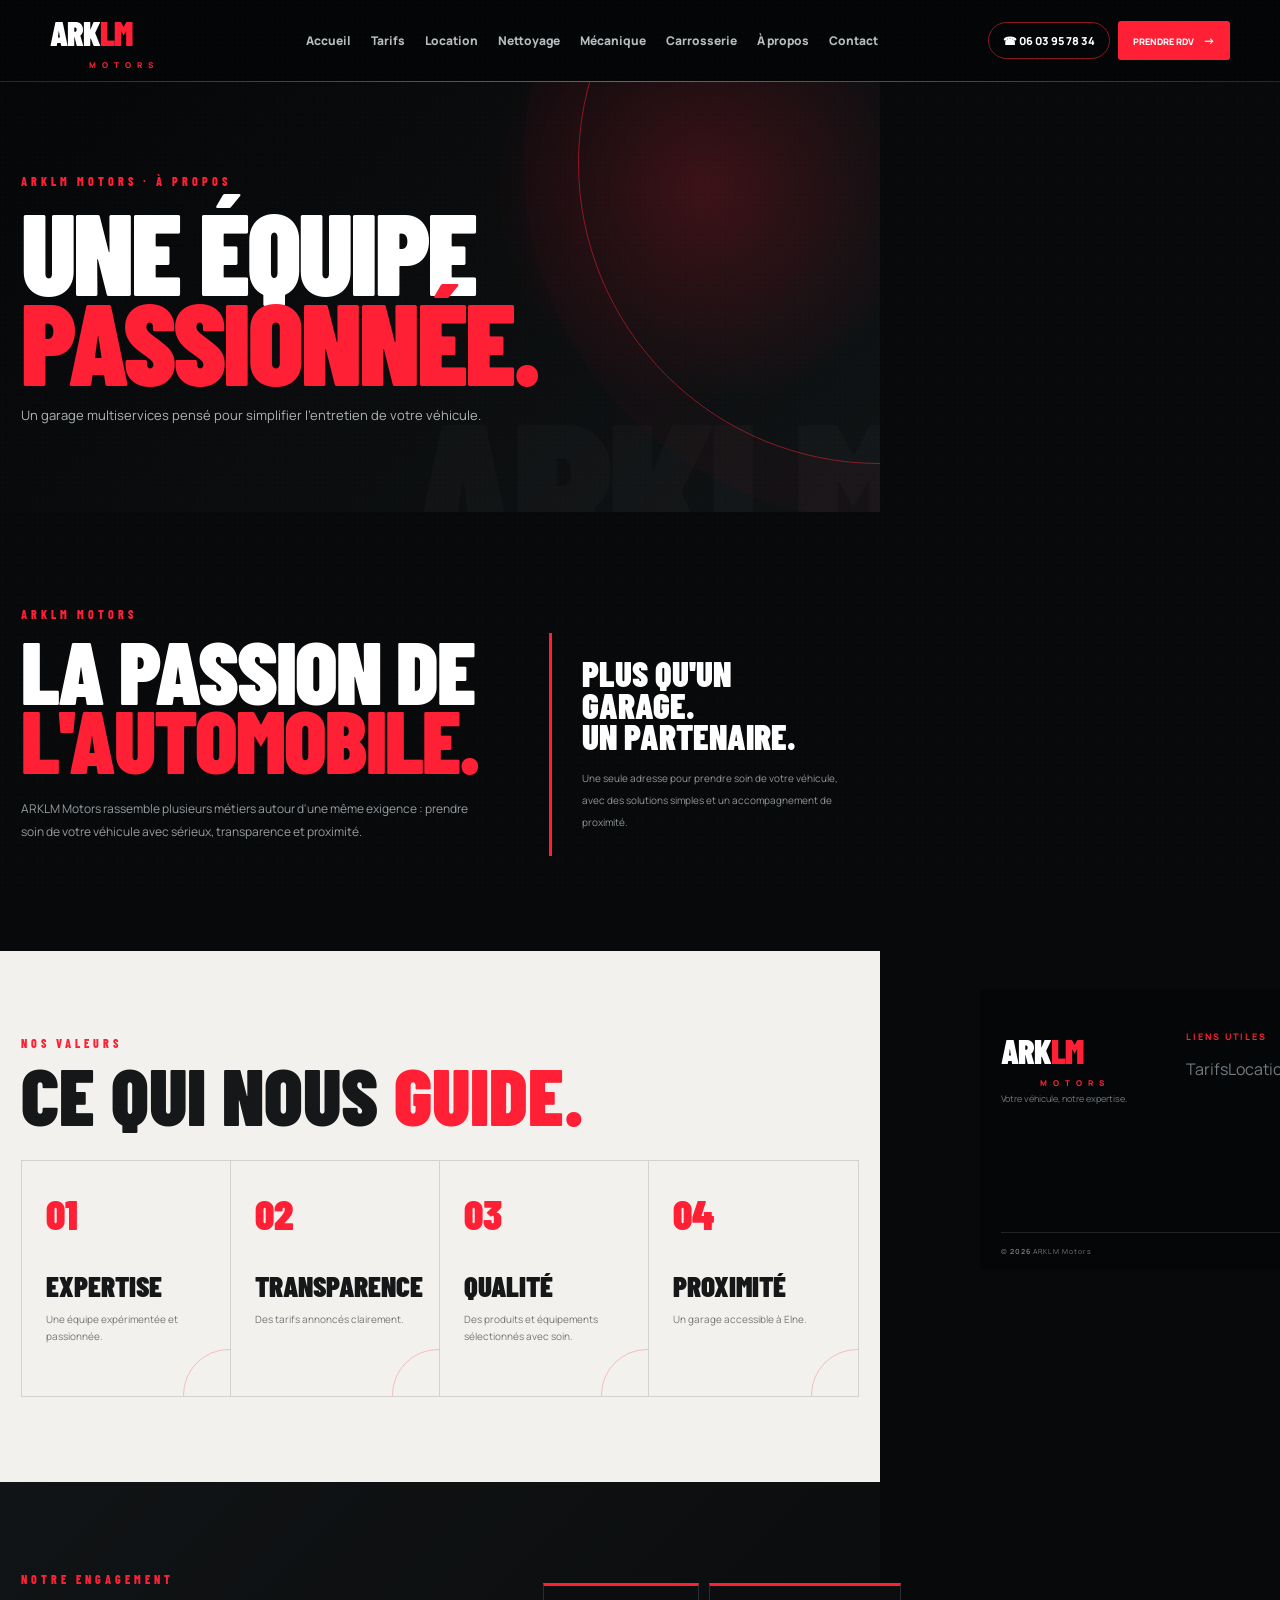
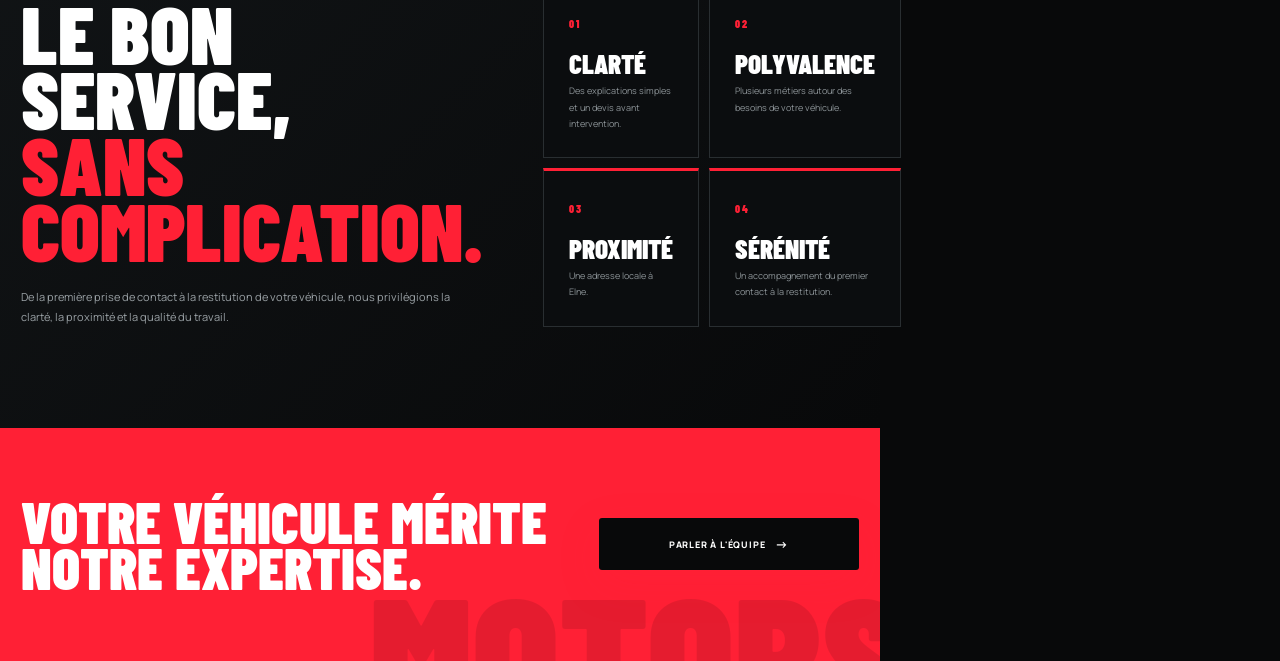
==== commit b80e1ed7: "Add files via upload" ====
--- a/apropos.html
+++ b/apropos.html
@@ -1,19 +1,187 @@
-<!doctype html><html lang="fr"><head><meta charset="utf-8"><meta name="viewport" content="width=device-width,initial-scale=1"><title>À propos | ARKLM Motors</title><link rel="stylesheet" href="style.css"></head><body><header class="site-header">
+<!doctype html>
+<html lang="fr">
+<head>
+<meta charset="utf-8">
+<meta name="viewport" content="width=device-width,initial-scale=1">
+<meta name="description" content="ARKLM Motors — À propos du garage automobile à Elne.">
+<title>ARKLM Motors — À propos</title>
+<link rel="stylesheet" href="style.css">
+<style>
+/* ===== ARKLM — PAGE À PROPOS PREMIUM ===== */
+.about-page{background:#08090a;color:#fff}
+.about-hero{margin-top:82px;min-height:430px;display:flex;align-items:flex-end;padding:80px 0 72px;position:relative;overflow:hidden;background:radial-gradient(circle at 80% 25%,rgba(255,32,53,.2),transparent 28%),linear-gradient(135deg,#050607,#101315)}
+.about-hero:before{content:"ARKLM";position:absolute;right:-25px;bottom:-55px;font:900 210px/.75 "Barlow Condensed";color:rgba(255,255,255,.025);letter-spacing:-8px}
+.about-hero:after{content:"";position:absolute;width:600px;height:600px;right:-300px;top:-220px;border:1px solid rgba(255,32,53,.5);border-radius:50%;box-shadow:0 0 0 55px rgba(255,32,53,.025)}
+.about-hero .container{position:relative;z-index:2}
+.about-hero .eyebrow{color:var(--red);letter-spacing:4px}
+.about-hero h1{font:900 clamp(65px,9vw,118px)/.78 "Barlow Condensed";letter-spacing:-3px;margin:18px 0}
+.about-hero h1 em{font-style:normal;color:var(--red)}
+.about-hero p{max-width:520px;color:#aeb4b8;font-size:13px;line-height:1.8;margin:0}
+
+.about-intro{padding:95px 0;background:#08090a}
+.about-intro-grid{display:grid;grid-template-columns:1.05fr .95fr;gap:70px;align-items:end}
+.about-intro .eyebrow{color:var(--red);letter-spacing:4px}
+.about-intro h2{font:900 clamp(55px,7vw,88px)/.78 "Barlow Condensed";margin:15px 0 25px;letter-spacing:-2px}
+.about-intro h2 em{font-style:normal;color:var(--red)}
+.about-intro p{color:#969da1;font-size:12px;line-height:1.9;max-width:560px}
+.about-statement{border-left:3px solid var(--red);padding:25px 0 25px 30px}
+.about-statement strong{display:block;font:900 35px/.9 "Barlow Condensed";margin-bottom:12px}
+.about-statement span{color:#8f969a;font-size:10px;line-height:1.7}
+
+.about-values{padding:85px 0;background:#f2f1ed;color:#151719}
+.about-values-head{margin-bottom:34px}
+.about-values-head .eyebrow{color:var(--red);letter-spacing:4px}
+.about-values-head h2{font:900 clamp(52px,7vw,80px)/.8 "Barlow Condensed";margin:12px 0}
+.about-values-head h2 em{font-style:normal;color:var(--red)}
+.about-values-grid{display:grid;grid-template-columns:repeat(4,1fr);border:1px solid #d1d2d2}
+.about-value{min-height:235px;padding:27px 24px;border-right:1px solid #d1d2d2;position:relative;overflow:hidden}
+.about-value:last-child{border-right:0}
+.about-value:after{content:"";position:absolute;width:90px;height:90px;right:-45px;bottom:-45px;border:1px solid rgba(255,32,53,.25);border-radius:50%}
+.about-value strong{color:var(--red);font:900 42px "Barlow Condensed"}
+.about-value h3{font:900 29px/.9 "Barlow Condensed";margin:35px 0 12px}
+.about-value p{font-size:10px;line-height:1.7;color:#777;max-width:180px}
+
+.about-why{padding:90px 0;background:linear-gradient(135deg,#111416,#08090a)}
+.about-why-grid{display:grid;grid-template-columns:.85fr 1.15fr;gap:60px;align-items:center}
+.about-why .eyebrow{color:var(--red);letter-spacing:4px}
+.about-why h2{font:900 clamp(52px,7vw,82px)/.8 "Barlow Condensed";margin:14px 0 25px}
+.about-why h2 em{font-style:normal;color:var(--red)}
+.about-why p{color:#9aa1a5;font-size:11px;line-height:1.8}
+.about-points{display:grid;grid-template-columns:1fr 1fr;gap:10px}
+.about-point{padding:25px;background:#0b0d0f;border:1px solid #292e31;border-top:3px solid var(--red)}
+.about-point b{color:var(--red);font:900 11px "Barlow Condensed";letter-spacing:2px}
+.about-point h3{font:900 27px/.9 "Barlow Condensed";margin:18px 0 8px}
+.about-point p{font-size:9px;margin:0;color:#8d9498}
+
+.about-cta{background:var(--red);padding:70px 0;position:relative;overflow:hidden}
+.about-cta:after{content:"MOTORS";position:absolute;right:-25px;bottom:-65px;font:900 180px/.8 "Barlow Condensed";color:rgba(0,0,0,.1)}
+.about-cta-inner{position:relative;z-index:2;display:flex;align-items:center;justify-content:space-between;gap:30px}
+.about-cta h2{font:900 58px/.8 "Barlow Condensed";margin:0}
+.about-cta .hero-btn{background:#08090a;color:#fff;min-width:260px}
+
+@media(max-width:650px){
+ .about-hero{margin-top:66px;min-height:330px;padding:65px 0 55px}
+ .about-hero:before{font-size:110px;bottom:-30px}
+ .about-hero h1{font-size:64px;letter-spacing:-1px}
+ .about-hero p{font-size:11px}
+ .about-intro{padding:65px 0}
+ .about-intro-grid{grid-template-columns:1fr;gap:30px}
+ .about-intro h2{font-size:54px}
+ .about-statement{padding-left:20px}
+ .about-statement strong{font-size:31px}
+ .about-values{padding:60px 0}
+ .about-values-head h2{font-size:52px}
+ .about-values-grid{grid-template-columns:1fr 1fr}
+ .about-value{min-height:205px;padding:22px 18px}
+ .about-value:nth-child(2){border-right:0}
+ .about-value:nth-child(-n+2){border-bottom:1px solid #d1d2d2}
+ .about-value h3{font-size:25px;margin-top:28px}
+ .about-why{padding:65px 0}
+ .about-why-grid{grid-template-columns:1fr;gap:30px}
+ .about-why h2{font-size:53px}
+ .about-points{grid-template-columns:1fr 1fr}
+ .about-point{padding:19px 15px}
+ .about-point h3{font-size:23px}
+ .about-cta{padding:55px 0}
+ .about-cta-inner{flex-direction:column;align-items:stretch}
+ .about-cta h2{font-size:48px}
+ .about-cta .hero-btn{width:100%}
+}
+</style>
+</head>
+
+<body class="about-page">
+<header class="site-header">
   <div class="container nav">
     <a class="brand" href="index.html"><span class="brand-mark">ARK<span>LM</span></span><small>MOTORS</small></a>
     <button class="menu-toggle" aria-label="Menu" aria-expanded="false"><span></span><span></span><span></span></button>
     <nav>
-      <a href="index.html">Accueil</a><a href="location.html">Location</a><a href="nettoyage.html">Nettoyage</a><a href="mecanique.html">Mécanique</a><a href="carrosserie.html">Carrosserie</a><a href="apropos.html">À propos</a><a href="contact.html">Contact</a>
+      <a href="index.html">Accueil</a>
+      <a href="tarifs.html">Tarifs</a>
+      <a href="location.html">Location</a>
+      <a href="nettoyage.html">Nettoyage</a>
+      <a href="mecanique.html">Mécanique</a>
+      <a href="carrosserie.html">Carrosserie</a>
+      <a class="active" href="apropos.html">À propos</a>
+      <a href="contact.html">Contact</a>
     </nav>
     <div class="nav-actions"><a class="tel" href="tel:+33603957834">☎ 06 03 95 78 34</a><a class="nav-cta" href="contact.html">PRENDRE RDV <b>→</b></a></div>
   </div>
-</header><main><section class="inner-hero"><div class="container"><div class="eyebrow">ARKLM MOTORS · À PROPOS</div><h1>UNE ÉQUIPE<br><em>PASSIONNÉE.</em></h1><p>Un garage multiservices pensé pour simplifier l'entretien de votre véhicule.</p></div></section><section class="section"><div class="container about-page"><div><div class="eyebrow dark">ARKLM MOTORS</div><h2>LA PASSION DE<br><em>L'AUTOMOBILE.</em></h2><p>ARKLM Motors rassemble plusieurs métiers autour d'une même exigence : prendre soin de votre véhicule avec sérieux, transparence et proximité.</p></div><div class="values"><div><b>01</b><h3>EXPERTISE</h3><p>Une équipe expérimentée et passionnée.</p></div><div><b>02</b><h3>TRANSPARENCE</h3><p>Des tarifs annoncés clairement.</p></div><div><b>03</b><h3>QUALITÉ</h3><p>Des produits et équipements professionnels.</p></div><div><b>04</b><h3>PROXIMITÉ</h3><p>Un garage accessible à Elne.</p></div></div></div></section></main><footer>
+</header>
+
+<main>
+<section class="about-hero">
+  <div class="container">
+    <div class="eyebrow">ARKLM MOTORS · À PROPOS</div>
+    <h1>UNE ÉQUIPE<br><em>PASSIONNÉE.</em></h1>
+    <p>Un garage multiservices pensé pour simplifier l'entretien de votre véhicule.</p>
+  </div>
+</section>
+
+<section class="about-intro">
+  <div class="container about-intro-grid">
+    <div>
+      <div class="eyebrow">ARKLM MOTORS</div>
+      <h2>LA PASSION DE<br><em>L'AUTOMOBILE.</em></h2>
+      <p>ARKLM Motors rassemble plusieurs métiers autour d'une même exigence : prendre soin de votre véhicule avec sérieux, transparence et proximité.</p>
+    </div>
+    <div class="about-statement">
+      <strong>PLUS QU'UN GARAGE.<br>UN PARTENAIRE.</strong>
+      <span>Une seule adresse pour prendre soin de votre véhicule, avec des solutions simples et un accompagnement de proximité.</span>
+    </div>
+  </div>
+</section>
+
+<section class="about-values">
+  <div class="container">
+    <div class="about-values-head">
+      <div class="eyebrow">NOS VALEURS</div>
+      <h2>CE QUI NOUS <em>GUIDE.</em></h2>
+    </div>
+    <div class="about-values-grid">
+      <article class="about-value"><strong>01</strong><h3>EXPERTISE</h3><p>Une équipe expérimentée et passionnée.</p></article>
+      <article class="about-value"><strong>02</strong><h3>TRANSPARENCE</h3><p>Des tarifs annoncés clairement.</p></article>
+      <article class="about-value"><strong>03</strong><h3>QUALITÉ</h3><p>Des produits et équipements sélectionnés avec soin.</p></article>
+      <article class="about-value"><strong>04</strong><h3>PROXIMITÉ</h3><p>Un garage accessible à Elne.</p></article>
+    </div>
+  </div>
+</section>
+
+<section class="about-why">
+  <div class="container about-why-grid">
+    <div>
+      <div class="eyebrow">NOTRE ENGAGEMENT</div>
+      <h2>LE BON SERVICE,<br><em>SANS COMPLICATION.</em></h2>
+      <p>De la première prise de contact à la restitution de votre véhicule, nous privilégions la clarté, la proximité et la qualité du travail.</p>
+    </div>
+    <div class="about-points">
+      <article class="about-point"><b>01</b><h3>CLARTÉ</h3><p>Des explications simples et un devis avant intervention.</p></article>
+      <article class="about-point"><b>02</b><h3>POLYVALENCE</h3><p>Plusieurs métiers autour des besoins de votre véhicule.</p></article>
+      <article class="about-point"><b>03</b><h3>PROXIMITÉ</h3><p>Une adresse locale à Elne.</p></article>
+      <article class="about-point"><b>04</b><h3>SÉRÉNITÉ</h3><p>Un accompagnement du premier contact à la restitution.</p></article>
+    </div>
+  </div>
+</section>
+
+<section class="about-cta">
+  <div class="container about-cta-inner">
+    <h2>VOTRE VÉHICULE MÉRITE<br>NOTRE EXPERTISE.</h2>
+    <a class="hero-btn primary" href="contact.html">PARLER À L'ÉQUIPE <b>→</b></a>
+  </div>
+</section>
+</main>
+
+<footer>
   <div class="container footer-grid">
     <div><a class="brand footer-brand" href="index.html"><span class="brand-mark">ARK<span>LM</span></span><small>MOTORS</small></a><p>Votre véhicule, notre expertise.</p></div>
-    <div><h4>LIENS UTILES</h4><a href="index.html">Accueil</a><a href="location.html">Location</a><a href="nettoyage.html">Nettoyage</a><a href="mecanique.html">Mécanique</a><a href="carrosserie.html">Carrosserie</a><a href="contact.html">Contact</a></div>
-    <div><h4>NOS SERVICES</h4><a href="mecanique.html">Entretien</a><a href="mecanique.html">Réparation</a><a href="mecanique.html">Diagnostic</a><a href="carrosserie.html">Carrosserie</a><a href="nettoyage.html">Nettoyage</a><a href="location.html">Location</a></div>
-    <div><h4>CONTACT</h4><a href="tel:+33603957834">06 03 95 78 34</a><p>3 rue Claude Chappe<br>66200 Elne</p><a href="mailto:contact@arklm-motors.fr">contact@arklm-motors.fr</a></div>
+    <div><h4>LIENS UTILES</h4><a href="tarifs.html">Tarifs</a><a href="location.html">Location</a><a href="nettoyage.html">Nettoyage</a><a href="mecanique.html">Mécanique</a><a href="carrosserie.html">Carrosserie</a></div>
+    <div><h4>CONTACT</h4><a href="tel:+33603957834">06 03 95 78 34</a><p>3 rue Claude Chappe<br>66200 Elne</p></div>
+    <div><h4>HORAIRES</h4><p>Lundi — Samedi<br><b>8h00 — 19h00</b></p><p>Dimanche<br>Fermé</p></div>
   </div>
-  <div class="container footer-bottom"><span>© <b id="year"></b> ARKLM Motors. Tous droits réservés.</span><span>Qualité · Confiance · Sérénité</span><span>Mentions légales · Politique de confidentialité</span></div>
+  <div class="container footer-bottom"><span>© <b id="year"></b> ARKLM Motors</span><span>Qualité · Confiance · Sérénité</span></div>
 </footer>
-<a class="mobile-bar" href="tel:+33603957834"><span>☎<small>Appeler</small></span><span>⌖<small>Itinéraire</small></span><span>▣<small>Prendre RDV</small></span></a><script src="script.js"></script></body></html>+
+<a class="mobile-bar" href="tel:+33603957834"><span>☎<small>Appeler</small></span><span>⌖<small>Itinéraire</small></span><span>▣<small>Prendre RDV</small></span></a>
+<script src="script.js"></script>
+</body>
+</html>
--- a/style.css
+++ b/style.css
@@ -882,4 +882,265 @@
   .nav nav a:last-child {
     border-bottom: none !important;
   }
+}
+
+/* =====================================================
+   ARKLM - MENU MOBILE - CORRECTION DEFINITIVE
+   ===================================================== */
+
+@media (max-width: 650px) {
+
+  /* Le bouton reste au-dessus de tout */
+  .menu-toggle {
+    position: relative !important;
+    z-index: 10000 !important;
+    display: flex !important;
+  }
+
+  /* MENU FERME */
+  .nav nav {
+    display: none !important;
+  }
+
+  /* MENU OUVERT */
+  .nav nav.open,
+  .nav .menu-toggle[aria-expanded="true"] + nav {
+    display: flex !important;
+
+    position: fixed !important;
+
+    top: 64px !important;
+    left: 0 !important;
+    right: 0 !important;
+
+    width: 100% !important;
+
+    height: auto !important;
+    max-height: calc(100vh - 64px) !important;
+
+    overflow-y: auto !important;
+
+    flex-direction: column !important;
+    align-items: stretch !important;
+    justify-content: flex-start !important;
+
+    gap: 0 !important;
+
+    padding: 10px 20px 25px !important;
+
+    background: #050607 !important;
+
+    border-top: 1px solid #292e31 !important;
+    border-bottom: 1px solid #292e31 !important;
+
+    z-index: 9999 !important;
+
+    box-shadow: 0 20px 50px rgba(0,0,0,.6) !important;
+  }
+
+  /* Liens */
+  .nav nav.open a,
+  .nav .menu-toggle[aria-expanded="true"] + nav a {
+    display: block !important;
+
+    width: 100% !important;
+
+    padding: 17px 10px !important;
+
+    text-align: center !important;
+
+    color: #fff !important;
+
+    font-family: Manrope, Arial, sans-serif !important;
+    font-size: 12px !important;
+    font-weight: 800 !important;
+
+    border-bottom: 1px solid #24282b !important;
+  }
+
+  .nav nav.open a:last-child,
+  .nav .menu-toggle[aria-expanded="true"] + nav a:last-child {
+    border-bottom: none !important;
+  }
+
+  /* Pas de soulignement desktop */
+  .nav nav.open a::after {
+    display: none !important;
+  }
+
+}
+/* =========================================
+   LOCATION — CARTES PREMIUM
+========================================= */
+
+.rental {
+  position: relative;
+  overflow: hidden;
+  padding: 0 0 24px;
+  border: 1px solid #d5d7d8;
+  border-radius: 4px;
+  background: #fff;
+  box-shadow: 0 12px 35px rgba(0,0,0,.08);
+}
+
+.rental.featured {
+  border-top: 4px solid var(--red);
+}
+
+.rental > span {
+  display: block;
+  padding: 18px 24px 8px;
+  color: var(--red);
+  font: 900 11px "Manrope";
+  letter-spacing: 2px;
+}
+
+.rental .fake-car {
+  height: 220px;
+  margin: 0;
+  position: relative;
+  overflow: hidden;
+  background: #101214;
+}
+
+.rental .fake-car img {
+  position: absolute;
+  inset: 0;
+  width: 100%;
+  height: 100%;
+  object-fit: cover;
+  opacity: .95;
+  filter: contrast(1.08) saturate(1.1) brightness(.9);
+}
+
+.rental .fake-car::before,
+.rental .fake-car::after {
+  display: none;
+}
+
+.rental h3 {
+  padding: 20px 24px 0;
+  margin: 0;
+  font: 900 58px/.8 "Barlow Condensed";
+  color: #292d30;
+}
+
+.rental h3 small {
+  font: 800 10px "Manrope";
+  color: #777;
+  letter-spacing: .5px;
+}
+
+.rental p {
+  padding: 0 24px;
+  margin: 12px 0;
+  color: #777;
+  font-size: 11px;
+  line-height: 1.6;
+}
+
+.rental ul {
+  margin: 14px 24px 20px;
+  padding: 0;
+  list-style: none;
+  border-top: 1px solid #e2e3e4;
+}
+
+.rental li {
+  padding: 9px 0;
+  border-bottom: 1px solid #e2e3e4;
+  color: #555;
+  font-size: 10px;
+}
+
+.rental li::before {
+  content: "✓";
+  margin-right: 9px;
+  color: var(--red);
+  font-weight: 900;
+}
+
+.rental .btn {
+  display: flex;
+  align-items: center;
+  justify-content: center;
+  height: 48px;
+  margin: 0 24px;
+  width: auto;
+  background: var(--red);
+  color: #fff;
+  font-size: 9px;
+  font-weight: 900;
+  letter-spacing: .5px;
+  border-radius: 3px;
+}
+
+
+/* Badge kilométrage */
+
+.rental::after {
+  content: "120 KM INCLUS";
+  position: absolute;
+  top: 194px;
+  right: 14px;
+  z-index: 5;
+  padding: 7px 10px;
+  background: #08090a;
+  color: #fff;
+  font: 800 8px "Manrope";
+  letter-spacing: .5px;
+  border-left: 2px solid var(--red);
+}
+
+
+/* MOBILE */
+
+@media (max-width: 650px) {
+
+  .rental-grid {
+    gap: 18px;
+  }
+
+  .rental {
+    padding-bottom: 20px;
+  }
+
+  .rental > span {
+    padding: 16px 20px 8px;
+    font-size: 10px;
+  }
+
+  .rental .fake-car {
+    height: 190px;
+  }
+
+  .rental h3 {
+    padding: 18px 20px 0;
+    font-size: 55px;
+  }
+
+  .rental p {
+    padding: 0 20px;
+    font-size: 10px;
+  }
+
+  .rental ul {
+    margin: 12px 20px 18px;
+  }
+
+  .rental li {
+    padding: 8px 0;
+    font-size: 9px;
+  }
+
+  .rental .btn {
+    margin: 0 20px;
+    height: 46px;
+  }
+
+  .rental::after {
+    top: 164px;
+    right: 12px;
+    font-size: 7px;
+  }
 }
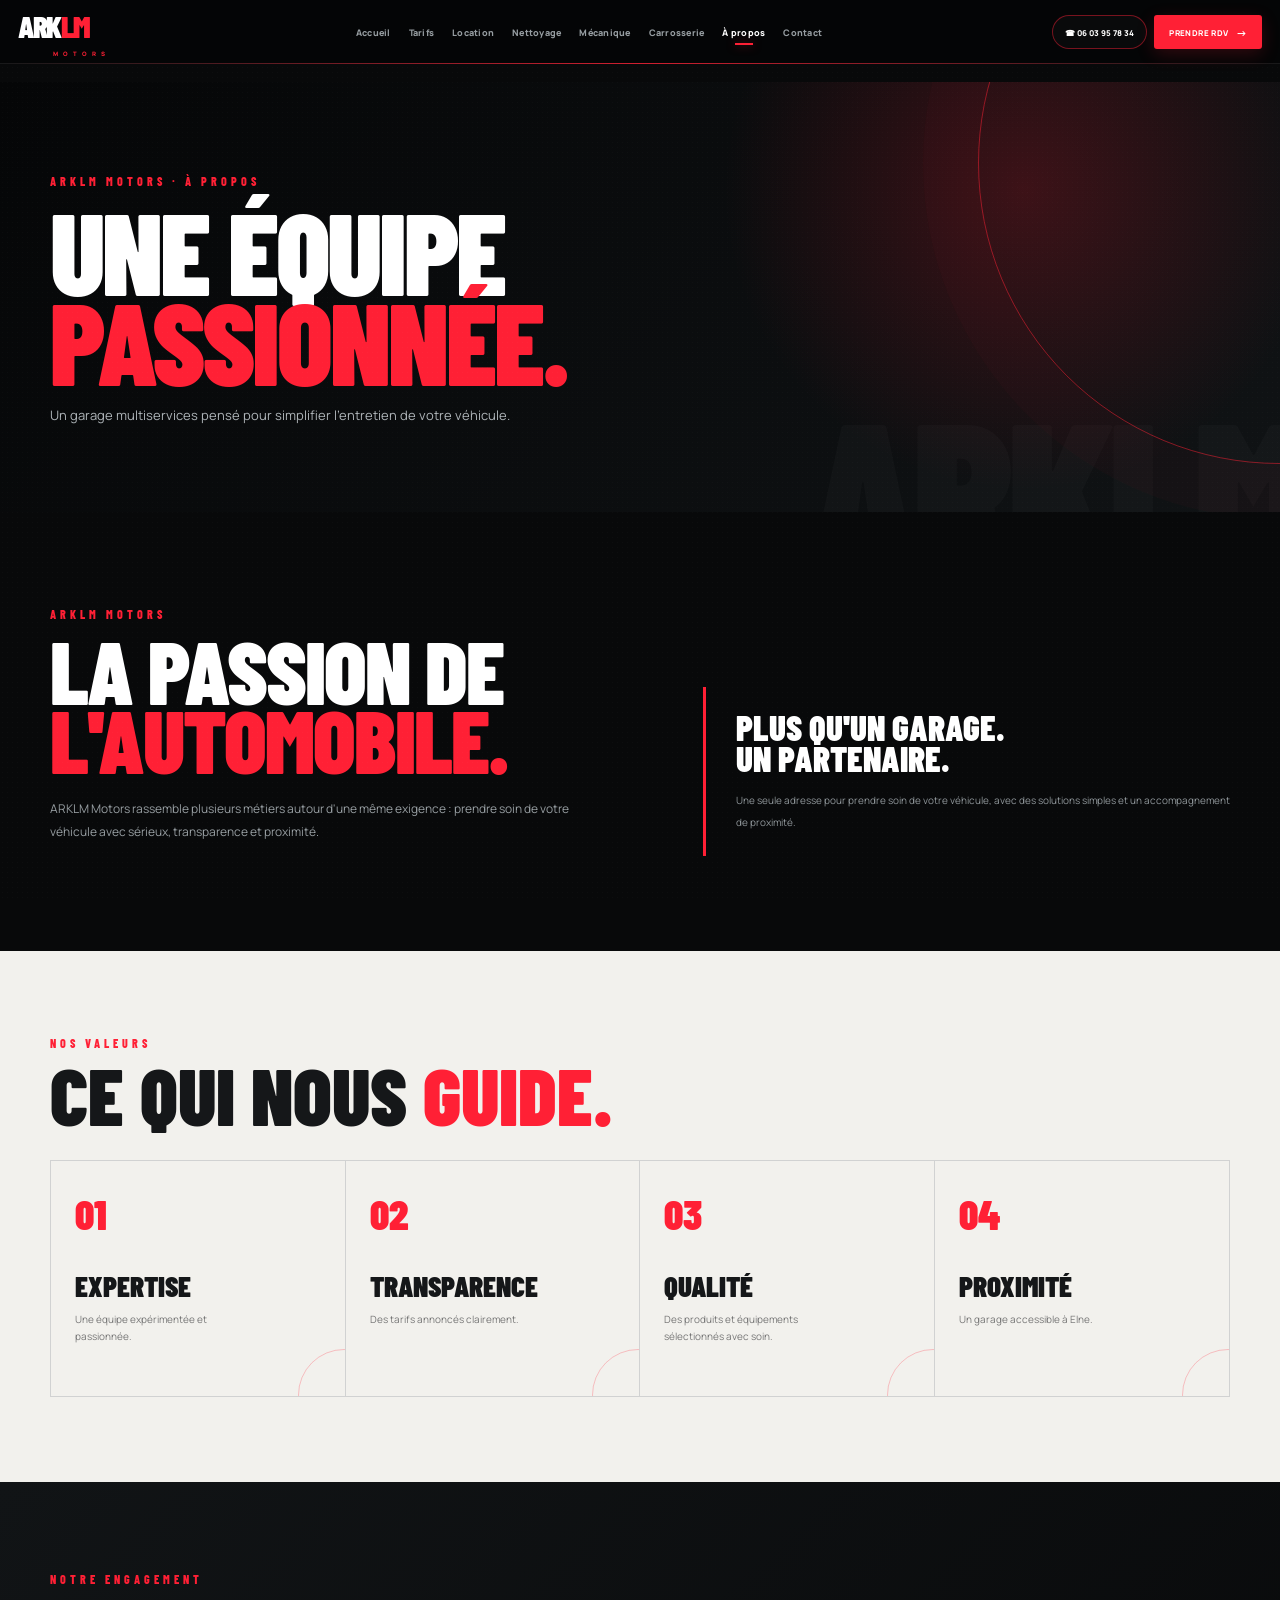
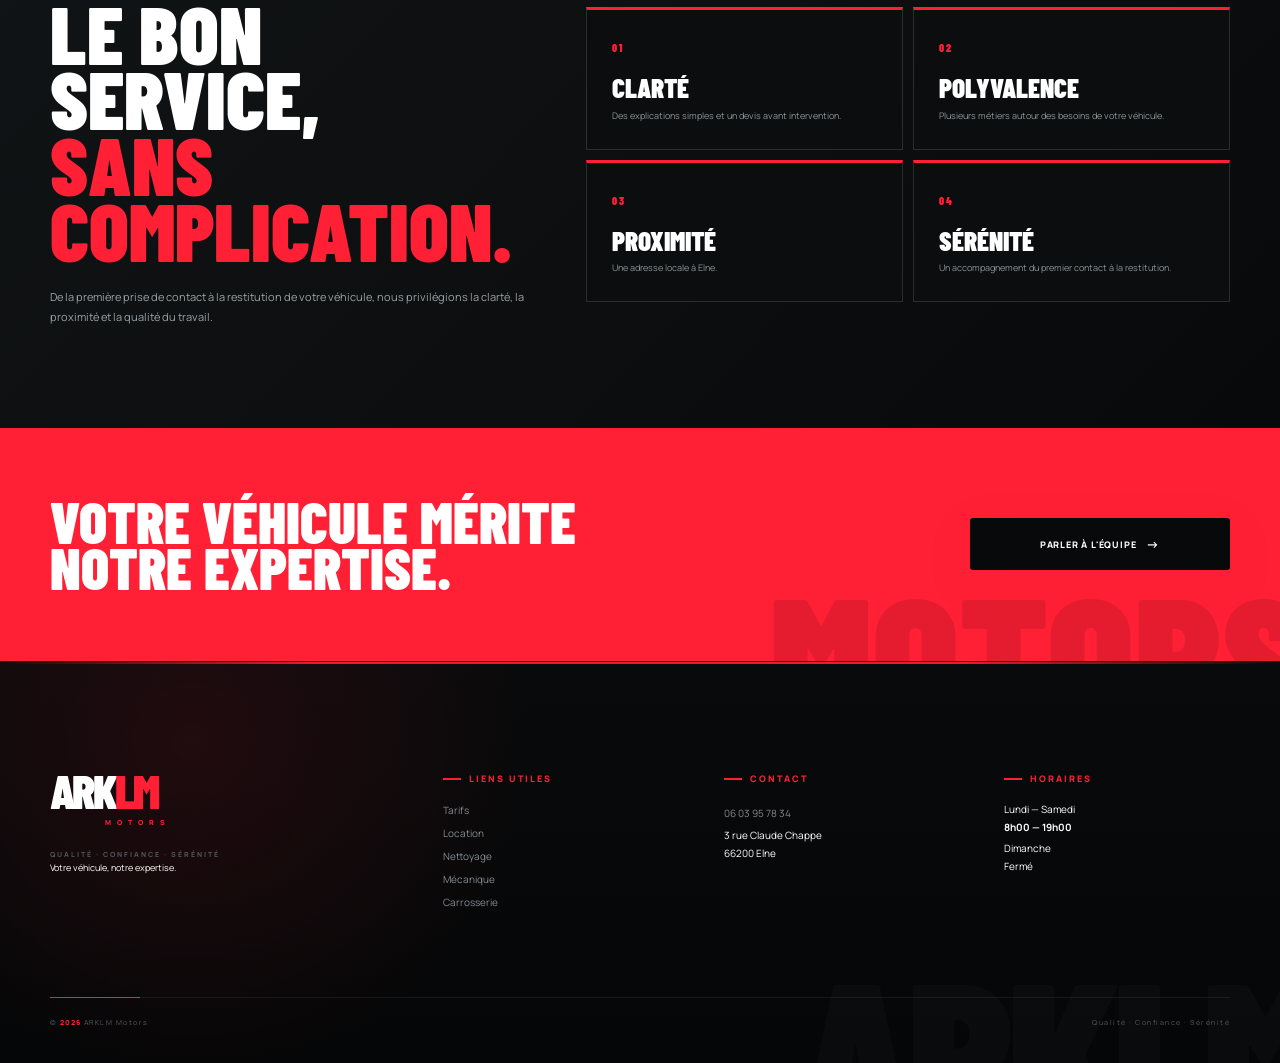
==== commit db04cc63: "Add files via upload" ====
--- a/apropos.html
+++ b/apropos.html
@@ -90,7 +90,7 @@
 </style>
 </head>
 
-<body class="about-page">
+<body class="about-page-body">
 <header class="site-header">
   <div class="container nav">
     <a class="brand" href="index.html"><span class="brand-mark">ARK<span>LM</span></span><small>MOTORS</small></a>
--- a/style.css
+++ b/style.css
@@ -1143,4 +1143,1503 @@
     right: 12px;
     font-size: 7px;
   }
+}
+
+/* =========================================================
+   HEADER PC — ARKLM MOTORS
+   Correction chevauchement / alignement
+   ========================================================= */
+
+@media (min-width: 901px) {
+
+    header,
+    .site-header,
+    .main-header {
+        width: 100%;
+        height: 66px;
+        min-height: 66px;
+        position: relative;
+        z-index: 9999;
+    }
+
+    header .header-inner,
+    .site-header .header-inner,
+    .main-header .header-inner {
+        width: min(1400px, calc(100% - 50px));
+        height: 66px;
+        margin: 0 auto;
+
+        display: flex;
+        align-items: center;
+        justify-content: space-between;
+
+        gap: 24px;
+        white-space: nowrap;
+    }
+
+    /* LOGO */
+    header .logo,
+    .site-header .logo,
+    .main-header .logo {
+        flex: 0 0 auto;
+        width: 105px;
+        display: flex;
+        align-items: center;
+        justify-content: center;
+    }
+
+    header .logo img,
+    .site-header .logo img,
+    .main-header .logo img {
+        width: 90px;
+        max-width: 90px;
+        height: auto;
+        display: block;
+    }
+
+    /* MENU */
+    header nav,
+    .site-header nav,
+    .main-header nav {
+        flex: 1 1 auto;
+        display: flex;
+        align-items: center;
+        justify-content: center;
+        gap: clamp(14px, 1.4vw, 25px);
+        min-width: 0;
+    }
+
+    header nav a,
+    .site-header nav a,
+    .main-header nav a {
+        display: inline-flex;
+        align-items: center;
+        justify-content: center;
+
+        font-size: 11px;
+        font-weight: 700;
+        line-height: 1;
+        letter-spacing: .3px;
+
+        white-space: nowrap;
+        text-decoration: none;
+
+        padding: 8px 0;
+
+        transition:
+            color .2s ease,
+            transform .2s ease;
+    }
+
+    header nav a:hover,
+    .site-header nav a:hover,
+    .main-header nav a:hover {
+        color: #ff1f2d;
+        transform: translateY(-1px);
+    }
+
+    /* BLOC CONTACT */
+    .header-contact,
+    .contact-header,
+    .header-info {
+        flex: 0 0 auto;
+
+        display: flex;
+        align-items: center;
+        gap: 10px;
+
+        font-size: 9px;
+        line-height: 1.3;
+        white-space: nowrap;
+    }
+
+    /* TELEPHONE */
+    .header-phone,
+    .phone-header {
+        flex: 0 0 auto;
+
+        display: inline-flex;
+        align-items: center;
+        justify-content: center;
+
+        height: 34px;
+        padding: 0 12px;
+
+        border: 1px solid rgba(255,255,255,.25);
+        border-radius: 20px;
+
+        font-size: 10px;
+        font-weight: 700;
+
+        white-space: nowrap;
+        text-decoration: none;
+
+        transition:
+            border-color .2s ease,
+            background .2s ease;
+    }
+
+    .header-phone:hover,
+    .phone-header:hover {
+        border-color: #ff1f2d;
+        background: rgba(255,31,45,.08);
+    }
+
+    /* BOUTON RDV */
+    .header-cta,
+    .btn-header,
+    .header-button {
+        flex: 0 0 auto;
+
+        height: 34px;
+        padding: 0 16px;
+
+        display: inline-flex;
+        align-items: center;
+        justify-content: center;
+
+        background: #ff1f2d;
+        color: #fff !important;
+
+        border-radius: 3px;
+
+        font-size: 9px;
+        font-weight: 800;
+        letter-spacing: .3px;
+
+        white-space: nowrap;
+        text-decoration: none;
+
+        transition:
+            background .2s ease,
+            transform .2s ease;
+    }
+
+    .header-cta:hover,
+    .btn-header:hover,
+    .header-button:hover {
+        background: #d9000d;
+        transform: translateY(-1px);
+    }
+}
+
+
+/* =========================================================
+   PC ÉCRANS MOYENS
+   ========================================================= */
+
+@media (min-width: 901px) and (max-width: 1250px) {
+
+    header .header-inner,
+    .site-header .header-inner,
+    .main-header .header-inner {
+        width: calc(100% - 30px);
+        gap: 12px;
+    }
+
+    header .logo,
+    .site-header .logo,
+    .main-header .logo {
+        width: 85px;
+    }
+
+    header .logo img,
+    .site-header .logo img,
+    .main-header .logo img {
+        width: 75px;
+        max-width: 75px;
+    }
+
+    header nav,
+    .site-header nav,
+    .main-header nav {
+        gap: 11px;
+    }
+
+    header nav a,
+    .site-header nav a,
+    .main-header nav a {
+        font-size: 9px;
+    }
+
+    .header-contact,
+    .contact-header,
+    .header-info {
+        display: none;
+    }
+
+    .header-phone,
+    .phone-header {
+        font-size: 9px;
+        padding: 0 9px;
+    }
+
+    .header-cta,
+    .btn-header,
+    .header-button {
+        padding: 0 11px;
+        font-size: 8px;
+    }
+}
+
+/* =========================================================
+   ARKLM — CORRECTION HEADER PC
+   ========================================================= */
+
+/* Le bloc de contact dans le menu est réservé au mobile */
+.mobile-menu-contact {
+    display: none !important;
+}
+
+@media (min-width: 651px) {
+
+    .site-header {
+        height: 70px;
+    }
+
+    .nav {
+        height: 70px;
+        gap: 18px;
+        width: min(calc(100% - 36px), 1380px);
+    }
+
+    /* LOGO */
+    .brand {
+        flex: 0 0 110px;
+        min-width: 110px;
+    }
+
+    .brand-mark {
+        font-size: 32px;
+    }
+
+    .brand small {
+        font-size: 7px;
+        letter-spacing: 5px;
+        margin-left: 36px;
+    }
+
+    /* MENU */
+    .nav nav {
+        flex: 1 1 auto;
+        min-width: 0;
+        display: flex;
+        align-items: center;
+        justify-content: center;
+        gap: 0;
+    }
+
+    .nav nav a {
+        flex: 0 0 auto;
+        padding: 10px 8px;
+        font-size: 10px;
+        white-space: nowrap;
+    }
+
+    /* CONTACT + RDV */
+    .nav-actions {
+        flex: 0 0 auto;
+        display: flex;
+        align-items: center;
+        gap: 7px;
+    }
+
+    .tel {
+        height: 36px;
+        display: inline-flex;
+        align-items: center;
+        justify-content: center;
+        padding: 0 11px;
+        font-size: 9px;
+        white-space: nowrap;
+    }
+
+    .nav-cta {
+        height: 36px;
+        display: inline-flex;
+        align-items: center;
+        justify-content: center;
+        padding: 0 13px;
+        font-size: 8px;
+        white-space: nowrap;
+    }
+
+    .nav-cta b {
+        font-size: 11px;
+        margin-left: 6px;
+    }
+
+    /* Le hero commence juste sous le header */
+    .hero-new {
+        margin-top: 70px;
+    }
+
+    .inner-hero {
+        margin-top: 70px;
+    }
+}
+
+
+/* =========================================================
+   ÉCRANS PC MOYENS
+   ========================================================= */
+
+@media (min-width: 651px) and (max-width: 1250px) {
+
+    .nav {
+        width: calc(100% - 24px);
+        gap: 10px;
+    }
+
+    .brand {
+        flex-basis: 90px;
+        min-width: 90px;
+    }
+
+    .brand-mark {
+        font-size: 27px;
+    }
+
+    .brand small {
+        font-size: 6px;
+        letter-spacing: 4px;
+        margin-left: 30px;
+    }
+
+    .nav nav a {
+        padding: 9px 5px;
+        font-size: 8px;
+    }
+
+    .tel {
+        padding: 0 8px;
+        font-size: 8px;
+    }
+
+    .nav-cta {
+        padding: 0 9px;
+        font-size: 7px;
+    }
+}
+
+
+/* =========================================================
+   MOBILE — ON RÉACTIVE LE BLOC CONTACT
+   ========================================================= */
+
+@media (max-width: 650px) {
+
+    .mobile-menu-contact {
+        display: block !important;
+    }
+
+    .site-header {
+        height: 66px;
+    }
+
+    .nav {
+        height: 66px;
+    }
+
+    .hero-new {
+        margin-top: 66px;
+    }
+
+    .inner-hero {
+        margin-top: 66px;
+    }
+}
+/* =========================================================
+   ARKLM — HEADER PREMIUM FINAL
+   PC + correction espace blanc
+   ========================================================= */
+
+@media (min-width: 651px) {
+
+    /* HEADER */
+    .site-header {
+        position: fixed !important;
+        top: 0 !important;
+        left: 0 !important;
+        right: 0 !important;
+
+        width: 100% !important;
+        height: 64px !important;
+        min-height: 64px !important;
+
+        background: rgba(5,6,7,.96) !important;
+        backdrop-filter: blur(16px);
+        -webkit-backdrop-filter: blur(16px);
+
+        border-bottom: 1px solid rgba(255,255,255,.08) !important;
+
+        z-index: 9999 !important;
+    }
+
+    /* Petit trait rouge premium */
+    .site-header:after {
+        content: "";
+        position: absolute;
+        left: 0;
+        bottom: -1px;
+        width: 100%;
+        height: 1px;
+
+        background:
+            linear-gradient(
+                90deg,
+                transparent 0%,
+                rgba(255,32,53,.25) 15%,
+                #ff2035 50%,
+                rgba(255,32,53,.25) 85%,
+                transparent 100%
+            );
+
+        opacity: .8;
+    }
+
+
+    /* CONTENEUR */
+    .site-header .nav {
+        width: min(1400px, calc(100% - 36px)) !important;
+        height: 64px !important;
+        margin: 0 auto !important;
+
+        display: flex !important;
+        align-items: center !important;
+
+        gap: 22px !important;
+    }
+
+
+    /* =====================================================
+       LOGO
+       ===================================================== */
+
+    .site-header .brand {
+        flex: 0 0 108px !important;
+        min-width: 108px !important;
+
+        display: flex !important;
+        flex-direction: column !important;
+        justify-content: center !important;
+
+        line-height: .75 !important;
+    }
+
+    .site-header .brand-mark {
+        font-size: 31px !important;
+        letter-spacing: -1.5px !important;
+    }
+
+    .site-header .brand small {
+        font-size: 6px !important;
+        letter-spacing: 5px !important;
+        margin: 6px 0 0 35px !important;
+    }
+
+
+    /* =====================================================
+       MENU
+       ===================================================== */
+
+    .site-header .nav nav {
+        flex: 1 1 auto !important;
+        min-width: 0 !important;
+
+        display: flex !important;
+        align-items: center !important;
+        justify-content: center !important;
+
+        gap: 2px !important;
+    }
+
+    .site-header .nav nav a {
+        flex: 0 0 auto !important;
+
+        position: relative !important;
+
+        padding: 8px 8px !important;
+
+        color: #969da1 !important;
+
+        font-size: 9px !important;
+        font-weight: 800 !important;
+
+        letter-spacing: .25px !important;
+
+        white-space: nowrap !important;
+
+        transition:
+            color .2s ease,
+            transform .2s ease !important;
+    }
+
+    .site-header .nav nav a:hover {
+        color: #fff !important;
+        transform: translateY(-1px);
+    }
+
+    /* page active */
+    .site-header .nav nav a.active {
+        color: #fff !important;
+    }
+
+    .site-header .nav nav a.active:after {
+        content: "";
+
+        position: absolute;
+
+        left: 50%;
+        bottom: 0;
+
+        width: 18px;
+        height: 2px;
+
+        transform: translateX(-50%);
+
+        background: #ff2035;
+
+        box-shadow: 0 0 10px rgba(255,32,53,.5);
+    }
+
+
+    /* =====================================================
+       ACTIONS
+       ===================================================== */
+
+    .site-header .nav-actions {
+        flex: 0 0 auto !important;
+
+        display: flex !important;
+        align-items: center !important;
+
+        gap: 7px !important;
+    }
+
+
+    /* TELEPHONE */
+    .site-header .tel {
+        height: 34px !important;
+
+        display: inline-flex !important;
+        align-items: center !important;
+        justify-content: center !important;
+
+        padding: 0 12px !important;
+
+        border: 1px solid rgba(255,32,53,.45) !important;
+        border-radius: 20px !important;
+
+        background: rgba(255,255,255,.025) !important;
+
+        color: #fff !important;
+
+        font-size: 8px !important;
+        font-weight: 900 !important;
+
+        white-space: nowrap !important;
+
+        transition:
+            background .2s ease,
+            border-color .2s ease,
+            transform .2s ease !important;
+    }
+
+    .site-header .tel:hover {
+        background: rgba(255,32,53,.10) !important;
+        border-color: #ff2035 !important;
+        transform: translateY(-1px);
+    }
+
+
+    /* BOUTON RDV */
+    .site-header .nav-cta {
+        height: 34px !important;
+
+        display: inline-flex !important;
+        align-items: center !important;
+        justify-content: center !important;
+
+        padding: 0 15px !important;
+
+        background: #ff2035 !important;
+        color: #fff !important;
+
+        border-radius: 3px !important;
+
+        font-size: 8px !important;
+        font-weight: 900 !important;
+
+        letter-spacing: .4px !important;
+
+        white-space: nowrap !important;
+
+        box-shadow:
+            0 5px 18px rgba(255,32,53,.18);
+
+        transition:
+            background .2s ease,
+            transform .2s ease,
+            box-shadow .2s ease !important;
+    }
+
+    .site-header .nav-cta:hover {
+        background: #ff3347 !important;
+
+        transform: translateY(-1px);
+
+        box-shadow:
+            0 8px 25px rgba(255,32,53,.30);
+    }
+
+    .site-header .nav-cta b {
+        margin-left: 7px;
+        font-size: 11px;
+    }
+
+
+    /* =====================================================
+       SUPPRESSION DU BLOC CONTACT SUR PC
+       ===================================================== */
+
+    .site-header .mobile-menu-contact {
+        display: none !important;
+    }
+
+
+    /* =====================================================
+       SUPPRESSION DE LA LIGNE BLANCHE
+       ===================================================== */
+
+    .hero-new {
+        margin-top: 0 !important;
+    }
+
+    .inner-hero {
+        margin-top: 0 !important;
+    }
+
+    /* Le header étant fixed, on réserve son espace ici */
+    body.home-page .hero-new {
+        padding-top: 64px !important;
+        box-sizing: border-box !important;
+    }
+
+}
+
+
+/* =========================================================
+   PC MOYEN — 651 → 1100
+   ========================================================= */
+
+@media (min-width: 651px) and (max-width: 1100px) {
+
+    .site-header .nav {
+        width: calc(100% - 20px) !important;
+        gap: 8px !important;
+    }
+
+    .site-header .brand {
+        flex-basis: 82px !important;
+        min-width: 82px !important;
+    }
+
+    .site-header .brand-mark {
+        font-size: 25px !important;
+    }
+
+    .site-header .brand small {
+        font-size: 5px !important;
+        margin-left: 28px !important;
+    }
+
+    .site-header .nav nav a {
+        padding-left: 4px !important;
+        padding-right: 4px !important;
+        font-size: 7px !important;
+    }
+
+    .site-header .tel {
+        padding: 0 8px !important;
+        font-size: 7px !important;
+    }
+
+    .site-header .nav-cta {
+        padding: 0 9px !important;
+        font-size: 7px !important;
+    }
+}
+
+
+/* =========================================================
+   MOBILE — NE PAS TOUCHER AU MENU
+   ========================================================= */
+
+@media (max-width: 650px) {
+
+    .site-header {
+        height: 66px !important;
+    }
+
+    .site-header .nav {
+        height: 66px !important;
+    }
+
+    .site-header .mobile-menu-contact {
+        display: block !important;
+    }
+}
+
+/* =========================================================
+   ARKLM MOTORS — FOOTER PREMIUM
+   ========================================================= */
+
+footer {
+    position: relative;
+    overflow: hidden;
+
+    background:
+        radial-gradient(
+            circle at 15% 20%,
+            rgba(255,32,53,.10),
+            transparent 30%
+        ),
+        linear-gradient(
+            180deg,
+            #090a0b 0%,
+            #050607 100%
+        );
+
+    color: #fff;
+
+    border-top: 1px solid rgba(255,255,255,.08);
+}
+
+
+/* Ligne rouge supérieure */
+footer:before {
+    content: "";
+
+    position: absolute;
+    top: 0;
+    left: 0;
+
+    width: 100%;
+    height: 2px;
+
+    background:
+        linear-gradient(
+            90deg,
+            transparent,
+            #ff2035 25%,
+            #ff2035 75%,
+            transparent
+        );
+
+    opacity: .9;
+}
+
+
+/* Gros ARKLM fantôme */
+footer:after {
+    content: "ARKLM";
+
+    position: absolute;
+
+    right: -40px;
+    bottom: -65px;
+
+    font:
+        900 220px/.7
+        "Barlow Condensed",
+        sans-serif;
+
+    letter-spacing: -8px;
+
+    color: rgba(255,255,255,.025);
+
+    pointer-events: none;
+}
+
+
+/* CONTENU */
+footer .container {
+    position: relative;
+    z-index: 2;
+}
+
+
+/* =========================================================
+   GRILLE
+   ========================================================= */
+
+.footer-grid {
+
+    display: grid;
+
+    grid-template-columns:
+        1.5fr
+        1fr
+        1fr
+        1fr;
+
+    gap: 55px;
+
+    padding-top: 70px;
+    padding-bottom: 55px;
+}
+
+
+/* =========================================================
+   MARQUE
+   ========================================================= */
+
+.footer-grid > div:first-child {
+    grid-column: auto;
+}
+
+
+.footer-brand {
+    position: relative;
+}
+
+
+.footer-brand .brand-mark {
+    font-size: 48px;
+    line-height: .75;
+    letter-spacing: -3px;
+}
+
+
+.footer-brand small {
+    display: block;
+
+    margin-top: 10px;
+    margin-left: 55px;
+
+    font-size: 7px;
+    letter-spacing: 6px;
+
+    color: #ff2035;
+}
+
+
+.footer-brand p {
+    max-width: 260px;
+
+    margin-top: 22px;
+
+    color: #777e83;
+
+    font-size: 11px;
+    line-height: 1.7;
+}
+
+
+/* phrase signature */
+.footer-brand:after {
+    content: "QUALITÉ · CONFIANCE · SÉRÉNITÉ";
+
+    display: block;
+
+    margin-top: 25px;
+
+    color: #4d5357;
+
+    font-size: 7px;
+    font-weight: 800;
+
+    letter-spacing: 2px;
+}
+
+
+/* =========================================================
+   TITRES
+   ========================================================= */
+
+footer h4 {
+
+    margin: 4px 0 20px;
+
+    color: #ff2035;
+
+    font-size: 8px;
+    font-weight: 900;
+
+    letter-spacing: 2.5px;
+
+    text-transform: uppercase;
+}
+
+
+footer h4:before {
+    content: "";
+
+    display: inline-block;
+
+    width: 18px;
+    height: 2px;
+
+    margin-right: 8px;
+
+    vertical-align: middle;
+
+    background: #ff2035;
+}
+
+
+/* =========================================================
+   LIENS
+   ========================================================= */
+
+footer a {
+
+    color: #858b8f;
+
+    font-size: 10px;
+
+    line-height: 1.9;
+
+    text-decoration: none;
+
+    transition:
+        color .2s ease,
+        transform .2s ease;
+}
+
+
+footer a:hover {
+    color: #fff;
+}
+
+
+/* liens utiles */
+footer .footer-links {
+    display: flex;
+    flex-direction: column;
+    gap: 3px;
+}
+
+
+/* =========================================================
+   CONTACT
+   ========================================================= */
+
+footer .footer-phone {
+
+    display: inline-block;
+
+    margin-bottom: 10px;
+
+    color: #fff;
+
+    font-size: 17px;
+    font-weight: 900;
+
+    letter-spacing: .5px;
+}
+
+
+footer .footer-phone:hover {
+    color: #ff2035;
+}
+
+
+footer .footer-address {
+
+    color: #70767a;
+
+    font-size: 9px;
+    line-height: 1.6;
+}
+
+
+/* bouton itinéraire */
+footer .footer-map {
+
+    display: inline-flex;
+
+    align-items: center;
+    justify-content: center;
+
+    height: 34px;
+
+    margin-top: 16px;
+    padding: 0 14px;
+
+    border: 1px solid rgba(255,32,53,.4);
+    border-radius: 2px;
+
+    color: #fff;
+
+    font-size: 8px;
+    font-weight: 900;
+
+    letter-spacing: .8px;
+
+    transition:
+        background .2s ease,
+        border-color .2s ease;
+}
+
+
+footer .footer-map:hover {
+    background: #ff2035;
+    border-color: #ff2035;
+}
+
+
+/* =========================================================
+   HORAIRES
+   ========================================================= */
+
+.footer-hours {
+
+    display: flex;
+    flex-direction: column;
+
+    gap: 10px;
+}
+
+
+.footer-hours div {
+
+    display: flex;
+    flex-direction: column;
+}
+
+
+.footer-hours strong {
+
+    color: #fff;
+
+    font-size: 9px;
+    font-weight: 800;
+}
+
+
+.footer-hours span {
+
+    margin-top: 3px;
+
+    color: #6f7579;
+
+    font-size: 9px;
+}
+
+
+/* =========================================================
+   BAS DU FOOTER
+   ========================================================= */
+
+.footer-bottom {
+
+    position: relative;
+
+    display: flex;
+
+    align-items: center;
+    justify-content: space-between;
+
+    padding: 20px 0 22px;
+
+    border-top: 1px solid rgba(255,255,255,.07);
+}
+
+
+.footer-bottom:before {
+
+    content: "";
+
+    position: absolute;
+
+    top: -1px;
+    left: 0;
+
+    width: 90px;
+    height: 1px;
+
+    background: #ff2035;
+}
+
+
+.footer-bottom p {
+
+    margin: 0;
+
+    color: #555b5f;
+
+    font-size: 7px;
+
+    letter-spacing: 1px;
+}
+
+
+.footer-bottom span {
+
+    color: #555b5f;
+
+    font-size: 7px;
+
+    letter-spacing: 1.5px;
+}
+
+
+.footer-bottom span b {
+    color: #ff2035;
+}
+
+
+/* =========================================================
+   TABLETTE
+   ========================================================= */
+
+@media (max-width: 900px) {
+
+    .footer-grid {
+        grid-template-columns: 1.3fr 1fr 1fr;
+        gap: 30px;
+    }
+
+    .footer-brand {
+        grid-column: 1 / -1;
+    }
+}
+
+
+/* =========================================================
+   MOBILE
+   ========================================================= */
+
+@media (max-width: 650px) {
+
+    footer {
+        padding-bottom: 20px;
+    }
+
+    footer:after {
+        font-size: 120px;
+        right: -25px;
+        bottom: -25px;
+    }
+
+    .footer-grid {
+
+        grid-template-columns: 1fr 1fr;
+
+        gap: 38px 22px;
+
+        padding-top: 55px;
+        padding-bottom: 40px;
+    }
+
+    .footer-brand {
+        grid-column: 1 / -1;
+    }
+
+    .footer-brand .brand-mark {
+        font-size: 40px;
+    }
+
+    .footer-brand p {
+        max-width: 300px;
+    }
+
+    footer h4 {
+        margin-bottom: 14px;
+    }
+
+    footer a {
+        font-size: 9px;
+    }
+
+    footer .footer-phone {
+        font-size: 15px;
+    }
+
+    .footer-bottom {
+        display: flex;
+        flex-direction: column;
+        align-items: flex-start;
+        gap: 8px;
+    }
+}
+
+.footer-bottom span b {
+    color: #ff2035;
+    font-weight: 900;
+    letter-spacing: 1px;
+}
+
+.footer-bottom span b:hover {
+    color: #fff;
+}
+
+footer .footer-grid > div:nth-child(2) {
+    display: flex;
+    flex-direction: column;
+    align-items: flex-start;
+    gap: 4px;
+}
+
+footer .footer-grid > div:nth-child(2) h4 {
+    margin-bottom: 12px;
+}
+
+.about-page-body {
+    background:#08090a;
+    color:#fff;
+}
+
+/* =========================================================
+   ARKLM — BARRE MOBILE 2 BOUTONS
+   ========================================================= */
+
+@media (max-width: 650px) {
+
+    .mobile-bar {
+        position: fixed !important;
+        left: 19px !important;
+        right: 19px !important;
+        bottom: 9px !important;
+
+        height: 58px !important;
+
+        display: grid !important;
+        grid-template-columns: 1fr 1fr !important;
+
+        background: rgba(5,6,7,.97) !important;
+
+        border: 1px solid rgba(255,255,255,.16) !important;
+        border-radius: 8px !important;
+
+        overflow: hidden !important;
+
+        z-index: 99999 !important;
+
+        box-shadow:
+            0 12px 35px rgba(0,0,0,.55),
+            0 0 25px rgba(255,32,53,.08) !important;
+    }
+
+    .mobile-action {
+        min-width: 0 !important;
+
+        display: flex !important;
+        flex-direction: column !important;
+        align-items: center !important;
+        justify-content: center !important;
+        gap: 4px !important;
+
+        color: #fff !important;
+        text-decoration: none !important;
+
+        border-right: 1px solid rgba(255,255,255,.14) !important;
+
+        background: transparent !important;
+
+        transition:
+            background .2s ease,
+            color .2s ease !important;
+    }
+
+    .mobile-action:last-child {
+        border-right: 0 !important;
+    }
+
+    .mobile-action:hover,
+    .mobile-action:active {
+        background: #ff2035 !important;
+        color: #fff !important;
+    }
+
+    .mobile-icon {
+        font-size: 15px !important;
+        line-height: 1 !important;
+    }
+
+    .mobile-action small {
+        font-size: 7px !important;
+        font-weight: 900 !important;
+        letter-spacing: .7px !important;
+        text-transform: uppercase !important;
+    }
+
+    /* évite que le contenu soit caché derrière la barre */
+    .about-page-body {
+        padding-bottom: 80px !important;
+    }
+}
+
+/* =========================================================
+   ARKLM — BARRE MOBILE FINALE
+   2 BOUTONS UNIQUEMENT
+   ========================================================= */
+
+@media (max-width: 650px) {
+
+    .mobile-bar {
+        position: fixed !important;
+
+        left: 8px !important;
+        right: 8px !important;
+        bottom: 8px !important;
+
+        width: auto !important;
+        height: 58px !important;
+
+        display: grid !important;
+        grid-template-columns: 1fr 1fr !important;
+
+        padding: 0 !important;
+        margin: 0 !important;
+        gap: 0 !important;
+
+        background: rgba(7,9,10,.97) !important;
+
+        border: 1px solid rgba(255,255,255,.16) !important;
+        border-radius: 9px !important;
+
+        overflow: hidden !important;
+
+        z-index: 99999 !important;
+
+        box-shadow:
+            0 12px 40px rgba(0,0,0,.55) !important;
+
+        box-sizing: border-box !important;
+    }
+
+
+    /* =========================================
+       CACHE L'ANCIEN 3e BOUTON
+       ========================================= */
+
+    .mobile-bar > :nth-child(3) {
+        display: none !important;
+    }
+
+
+    /* =========================================
+       BOUTONS
+       ========================================= */
+
+    .mobile-bar > .mobile-action,
+    .mobile-bar > span {
+        min-width: 0 !important;
+        width: auto !important;
+        height: 100% !important;
+
+        display: flex !important;
+        flex-direction: column !important;
+
+        align-items: center !important;
+        justify-content: center !important;
+
+        gap: 4px !important;
+
+        color: #fff !important;
+        text-decoration: none !important;
+
+        background: transparent !important;
+
+        border: 0 !important;
+        border-right: 1px solid rgba(255,255,255,.13) !important;
+
+        overflow: hidden !important;
+    }
+
+
+    .mobile-bar > :last-child {
+        border-right: 0 !important;
+    }
+
+
+    /* =========================================
+       ICÔNES
+       ========================================= */
+
+    .mobile-bar .mobile-icon {
+        width: 22px !important;
+        height: 20px !important;
+
+        display: flex !important;
+        align-items: center !important;
+        justify-content: center !important;
+
+        color: #fff !important;
+
+        font-size: 15px !important;
+        line-height: 1 !important;
+    }
+
+
+    /* Anciennes versions avec icône directement
+       dans un span */
+
+    .mobile-bar > span:first-child {
+        color: #fff !important;
+        font-size: 15px !important;
+    }
+
+    .mobile-bar > span:nth-child(2) {
+        color: #fff !important;
+        font-size: 15px !important;
+    }
+
+
+    /* =========================================
+       TEXTE
+       ========================================= */
+
+    .mobile-bar small {
+        display: block !important;
+
+        color: #bfc3c5 !important;
+
+        font-size: 7px !important;
+        font-weight: 900 !important;
+
+        line-height: 1 !important;
+
+        letter-spacing: .65px !important;
+
+        white-space: nowrap !important;
+    }
+
+
+    /* =========================================
+       EFFET APPUI
+       ========================================= */
+
+    .mobile-bar > a:active,
+    .mobile-bar > span:active {
+        background: rgba(255,255,255,.07) !important;
+    }
+
+
+    /* =========================================
+       ESPACE POUR LA BARRE
+       ========================================= */
+
+    body {
+        padding-bottom: 78px !important;
+    }
+}
+
+
+/* =============================================
+   PC : BARRE INVISIBLE
+   ============================================= */
+
+@media (min-width: 651px) {
+
+    .mobile-bar {
+        display: none !important;
+    }
+
+    body {
+        padding-bottom: 0 !important;
+    }
 }
